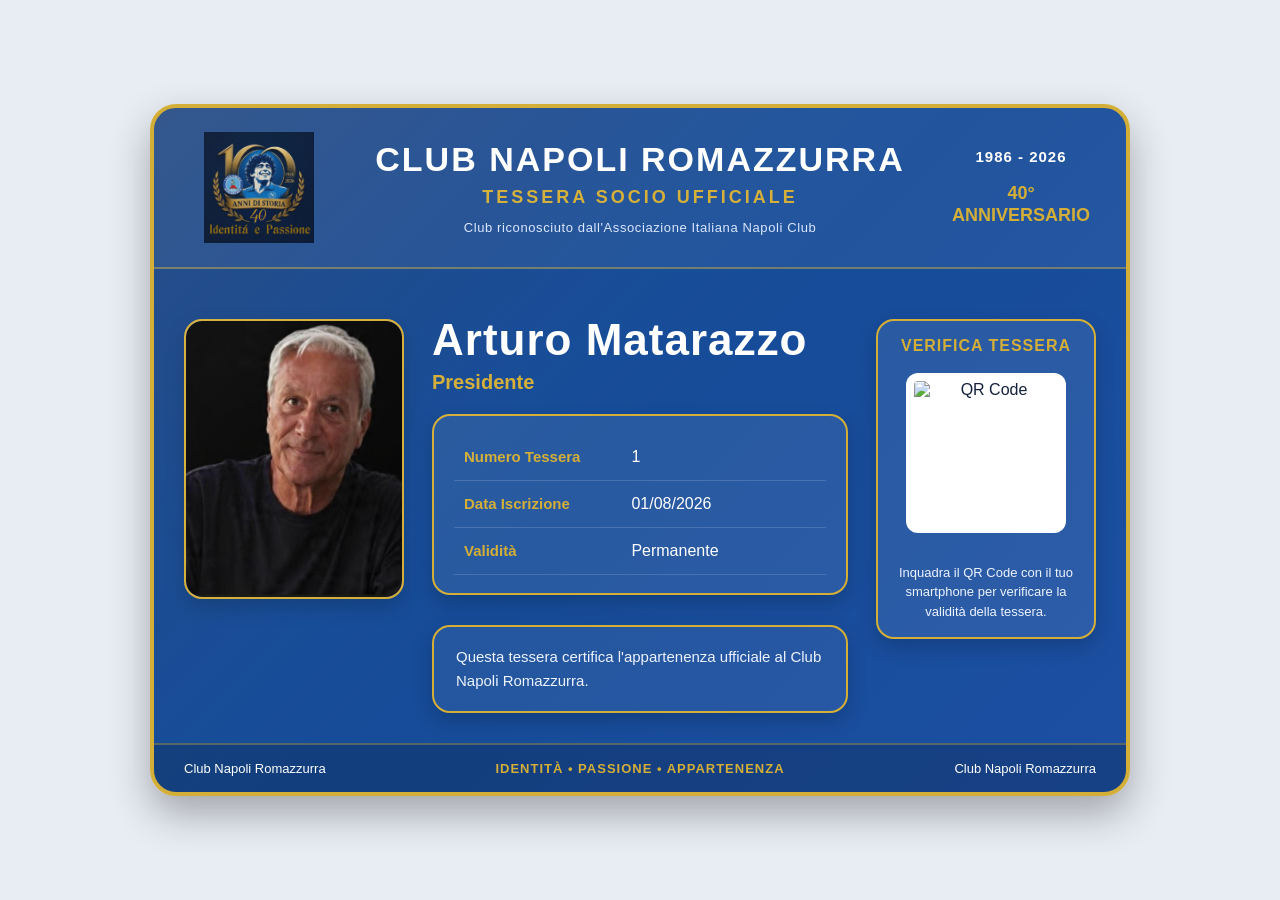
==== tessera.html @ 872a3677 "Update tessera.html" ====
<!DOCTYPE html>
<html lang="it">

<head>

<meta charset="UTF-8">

<meta name="viewport"
      content="width=device-width, initial-scale=1.0">

<title>Club Napoli Romazzurra - Tessera Socio</title>

<link rel="stylesheet"
      href="card.css">

<meta name="theme-color"
      content="#0b2d5c">

<meta name="color-scheme"
      content="light">

</head>

<body>

<div class="page">

<div class="card">

<!-- ===================================================== -->
<!-- HEADER                                                 -->
<!-- ===================================================== -->

<header class="header">

<div class="header-left">

<img
src="logo40.jpeg"
alt="Logo 40° anniversario"
class="logo40">

</div>

<div class="header-center">

<h1>

CLUB NAPOLI
ROMAZZURRA

</h1>

<h2>

TESSERA SOCIO
UFFICIALE

</h2>

<p class="subtitle">

Club riconosciuto
dall'Associazione Italiana
Napoli Club

</p>

</div>

<div class="header-right">

<div class="anno">

1986 - 2026

</div>

<div class="celebra">

40°

ANNIVERSARIO

</div>

</div>

</header>

<!-- ===================================================== -->
<!-- CONTENUTO                                              -->
<!-- ===================================================== -->

<section class="content">
  <!-- ===================================================== -->
<!-- FOTO SOCIO                                             -->
<!-- ===================================================== -->

<div class="photo-column">

<div class="photo-frame">

<img
id="foto"
class="foto"
src=""
alt="Foto del socio">

</div>



</div>

<!-- ===================================================== -->
<!-- DATI SOCIO                                             -->
<!-- ===================================================== -->

<div class="info-column">

<div class="member-name">

<h3
id="nome">

</h3>

<p
id="qualifica"
class="qualifica">

</p>

</div>

<div class="member-data">

<table class="data-table">

<tbody>

<tr>

<th>

Numero Tessera

</th>

<td id="numero">

</td>

</tr>

<tr>

<th>

Data Iscrizione

</th>

<td id="iscrizione">

</td>

</tr>

<tr>

<th>

Validità

</th>

<td id="validita">

</td>

</tr>

</tbody>

</table>

</div>

<div class="member-message">

<p>

Questa tessera certifica
l'appartenenza ufficiale al
Club Napoli Romazzurra.

</p>

</div>

</div>
<!-- ===================================================== -->
<!-- COLONNA DESTRA                                         -->
<!-- ===================================================== -->

<div class="right-column">

    <div class="qr-card">

        <div class="qr-title">

            VERIFICA
            TESSERA

        </div>

        <img
            id="qr"
            class="qr-image"
            src=""
            alt="QR Code">

        <div class="qr-text">

            Inquadra il QR Code
            con il tuo smartphone
            per verificare la validità
            della tessera.

        </div>

    </div>

</div>

</section>

<!-- ===================================================== -->
<!-- FOOTER                                                 -->
<!-- ===================================================== -->

<footer class="footer">

    <div class="footer-left">

        Club Napoli Romazzurra

    </div>

    <div class="footer-center">

        IDENTITÀ • PASSIONE • APPARTENENZA

    </div>

    <div class="footer-right">

       Club Napoli Romazzurra

    </div>

</footer>

</div>

</div>
<script>

fetch("soci.json")

.then(response => {

    if (!response.ok) {

        throw new Error("Errore nel caricamento dei soci");

    }

    return response.json();

})

.then(soci => {

    const params = new URLSearchParams(window.location.search);

    const id = params.get("id") || "CNR-260001";

    const socio = soci.find(s => s.id === id);

    if (!socio) {

        document.body.innerHTML = `
            <div style="
                font-family:Arial;
                text-align:center;
                margin-top:80px;">
                <h1>Tessera non trovata</h1>
                <p>Il codice richiesto non esiste.</p>
            </div>`;

        return;

    }

    document.getElementById("nome").textContent =
        socio.nome + " " + socio.cognome;

    document.getElementById("qualifica").textContent =
        socio.qualifica;

    document.getElementById("numero").textContent =
        socio.numero;

    document.getElementById("iscrizione").textContent =
        socio.iscrizione;

    document.getElementById("validita").textContent =
        socio.validita;

    document.getElementById("foto").src =
        socio.foto;

    document.getElementById("foto").alt =
        socio.nome + " " + socio.cognome;

    const urlVerifica =
        "https://giannicaggiano-dotcom.github.io/clubnapoliromazzurra/verifica.html?id="
        + encodeURIComponent(id);

    document.getElementById("qr").src =
        "https://api.qrserver.com/v1/create-qr-code/?size=220x220&data="
        + encodeURIComponent(urlVerifica);

})

.catch(error => {

    console.error(error);

    document.body.innerHTML = `
        <div style="
            font-family:Arial;
            text-align:center;
            margin-top:80px;">
            <h1>Errore</h1>
            <p>Impossibile caricare i dati della tessera.</p>
        </div>`;

});

      /* ===== Ridimensionamento automatico tessera ===== */

function scalaTessera() {

    const card = document.querySelector(".card");
    const page = document.querySelector(".page");

    if (!card || !page) return;

    // ripristina la scala
    card.style.transform = "scale(1)";

    const cardWidth = 980;
    const margin = 20;

    const available = window.innerWidth - margin * 2;

    const scale = Math.min(1, available / cardWidth);

    card.style.transformOrigin = "top center";
    card.style.transform = `scale(${scale})`;

    page.style.height = `${560 * scale + 40}px`;

}

window.addEventListener("load", scalaTessera);
window.addEventListener("resize", scalaTessera);
      
</script>

</body>

</html>
---- card.css ----
/* =======================================================
   CLUB NAPOLI ROMAZZURRA
   CARD.CSS
   BLOCCO 1
======================================================= */

*{
    margin:0;
    padding:0;
    box-sizing:border-box;
}

html,
body{

    width:100%;
    min-height:100%;
    font-family:Arial, Helvetica, sans-serif;

    background:#e8edf4;

    color:#14213d;

}

/* =======================================================
   PAGINA
======================================================= */

.page{

    width:100%;

    min-height:100vh;

    display:flex;

    justify-content:center;

    align-items:center;

    padding:40px;

}

/* =======================================================
   TESSERA
======================================================= */

.card{

    width:980px;

    min-height:560px;

    background:linear-gradient(
135deg,
#173f7d 0%,
#154b97 40%,
#1c4fa2 100%);

    border-radius:26px;

    overflow:hidden;

    box-shadow:
        0 18px 40px rgba(0,0,0,.30);

    border:4px solid #d4af37;

    position:relative;

}

/* =======================================================
   HEADER
======================================================= */

.header{

    display:flex;

    align-items:center;

    justify-content:space-between;

    padding:24px 30px;

    background:rgba(255,255,255,.05);

    border-bottom:2px solid rgba(212,175,55,.45);

}

/* ---------- */

.header-left{

    width:150px;

    display:flex;

    justify-content:center;

}

/* ---------- */

.logo40{

    width:110px;

    height:auto;

}

/* ---------- */

.header-center{

    flex:1;

    text-align:center;

    color:white;

}

/* ---------- */

.header-center h1{

    font-size:34px;

    letter-spacing:2px;

    font-weight:700;

}

/* ---------- */

.header-center h2{

    margin-top:8px;

    color:#d4af37;

    font-size:18px;

    letter-spacing:3px;

}

/* ---------- */

.subtitle{

    margin-top:12px;

    font-size:13px;

    color:#dbe7ff;

    letter-spacing:.6px;

}

/* ---------- */

.header-right{

    width:150px;

    display:flex;

    flex-direction:column;

    align-items:center;

    justify-content:center;

    color:white;

}

/* ---------- */

.anno{

    font-size:15px;

    font-weight:bold;

    letter-spacing:1px;

    margin-bottom:8px;

}

/* ---------- */

.celebra{

    margin-top:10px;

    text-align:center;

    color:#d4af37;

    font-size:18px;

    line-height:1.2;

    font-weight:bold;

}
/* =======================================================
   CONTENUTO
======================================================= */

.content{

    display:flex;
    align-items:flex-start;
    justify-content:space-between;

    gap:28px;

    padding:30px;

    width:100%;

}

/* =======================================================
   FOTO
======================================================= */

.photo-column{

   width:220px;

    display:flex;

    flex-direction:column;

    align-items:center;

    justify-content:flex-start;

    flex-shrink:0;

    padding-top:20px;

}

.photo-frame{

    width:220px;

    height:280px;

    background:#ffffff;

    border:2px solid #d4af37;

    border-radius:18px;

    overflow:hidden;

    display:flex;

    align-items:center;

    justify-content:center;

    box-shadow:0 8px 20px rgba(0,0,0,.18);

}

.foto{

    width:100%;

    height:100%;

    object-fit:cover;

}

.member-status{

    margin-top:22px;

    width:220px;

    background:#d4af37;

    color:#0a2e63;

    border-radius:12px;

    text-align:center;

    padding:10px;

}

.status-label{

    display:block;

    font-size:12px;

    font-weight:bold;

    letter-spacing:2px;

}

.status-value{

    display:block;

    margin-top:5px;

    font-size:20px;

    font-weight:bold;

}

/* =======================================================
   DATI SOCIO
======================================================= */

.info-column{

    flex:1;

    color:white;

    padding-top:18px;

}

.member-name{

    margin-bottom:20px;

}

.member-name h3{

    font-size:44px;

    line-height:1.05;

    margin-bottom:8px;

    color:white;

    letter-spacing:1px;

}

.qualifica{

    margin-top:6px;

    font-size:20px;

    color:#d4af37;

    font-weight:bold;

}

.member-data{

    background:rgba(255,255,255,.08);

    border:2px solid #d4af37;

    border-radius:18px;

    padding:18px 20px;

    box-shadow:0 8px 20px rgba(0,0,0,.18);
}

.data-table{

    width:100%;

    border-collapse:collapse;

}

.data-table th{

    text-align:left;

    padding:14px 10px;

    width:45%;

    color:#d4af37;

    font-size:15px;

    border-bottom:1px solid rgba(255,255,255,.15);

}

.data-table td{

    padding:14px 10px;

    color:white;

    font-size:16px;

    border-bottom:1px solid rgba(255,255,255,.15);

}

.member-message{

    margin-top:30px;

    padding:18px 22px;

    background:rgba(255,255,255,.06);

    border:2px solid #d4af37;

    border-radius:18px;

    box-shadow:0 8px 20px rgba(0,0,0,.18);
   
}

.member-message p{

    color:#edf3ff;

    line-height:1.6;

    font-size:15px;

}
/* =======================================================
   COLONNA DESTRA
======================================================= */

.right-column{

   width:220px;

    display:flex;

    flex-direction:column;

    align-items:center;

    justify-content:flex-start;

    flex-shrink:0;

    padding-top:20px;

}

.club-logo{

    width:100%;

    display:flex;

    justify-content:center;

}

.club-logo-image{

    width:120px;

    height:auto;

    border-radius:50%;

    background:white;

    padding:10px;

    border:3px solid #d4af37;

    box-shadow:0 6px 18px rgba(0,0,0,.25);

}

/* =======================================================
   QR CODE
======================================================= */

.qr-card{

width:220px;

    min-height:280px;

    background:rgba(255,255,255,.08);

    border:2px solid #d4af37;

    border-radius:18px;

    padding:16px;

    display:flex;

    flex-direction:column;

    align-items:center;

    justify-content:flex-start;

    text-align:center;

    box-shadow:0 8px 20px rgba(0,0,0,.18);

}

.qr-title{

    color:#d4af37;

    font-size:16px;

    font-weight:bold;

    margin-bottom:6px;

    letter-spacing:1px;

}

.qr-image{

    width:160px;

    height:160px;

    background:#fff;

    padding:8px;

    border-radius:12px;

    display:block;

    margin:12px auto 16px;

}

.qr-text{

    margin-top:14px;

    font-size:13px;

    color:#edf3ff;

    line-height:1.5;

}

/* =======================================================
   FOOTER
======================================================= */

.footer{

    display:flex;

    justify-content:space-between;

    align-items:center;

    padding:16px 30px;

    background:rgba(0,0,0,.18);

    border-top:2px solid rgba(212,175,55,.35);

    color:white;

    font-size:13px;

}

.footer-left,
.footer-center,
.footer-right{

    flex:1;

}

.footer-left{

    text-align:left;

}

.footer-center{

    text-align:center;

    color:#d4af37;

    font-weight:bold;

    letter-spacing:1px;

}

.footer-right{

    text-align:right;

}

/* =======================================================
   EFFETTO LUCIDO
======================================================= */

.card::before{

    content:"";

    position:absolute;

    inset:0;

    background:linear-gradient(
        135deg,
        rgba(255,255,255,.08) 0%,
        rgba(255,255,255,.03) 25%,
        rgba(255,255,255,0) 50%
    );

    pointer-events:none;

}

/* =======================================================
   RESPONSIVE
======================================================= */

@media (max-width:980px){

.page{

    padding:15px;

}

.card{

    width:100%;

}

.content{

    flex-direction:column;

    align-items:center;

}

.photo-column,
.info-column,
.right-column{

    width:100%;

}

.photo-column{

    margin-bottom:20px;

}

.member-name{

    text-align:center;

}

.member-data{

    margin-bottom:25px;

}

.right-column{

    gap:25px;

}

.footer{

    flex-direction:column;

    gap:10px;

    text-align:center;

}

.footer-left,
.footer-center,
.footer-right{

    text-align:center;

}

}
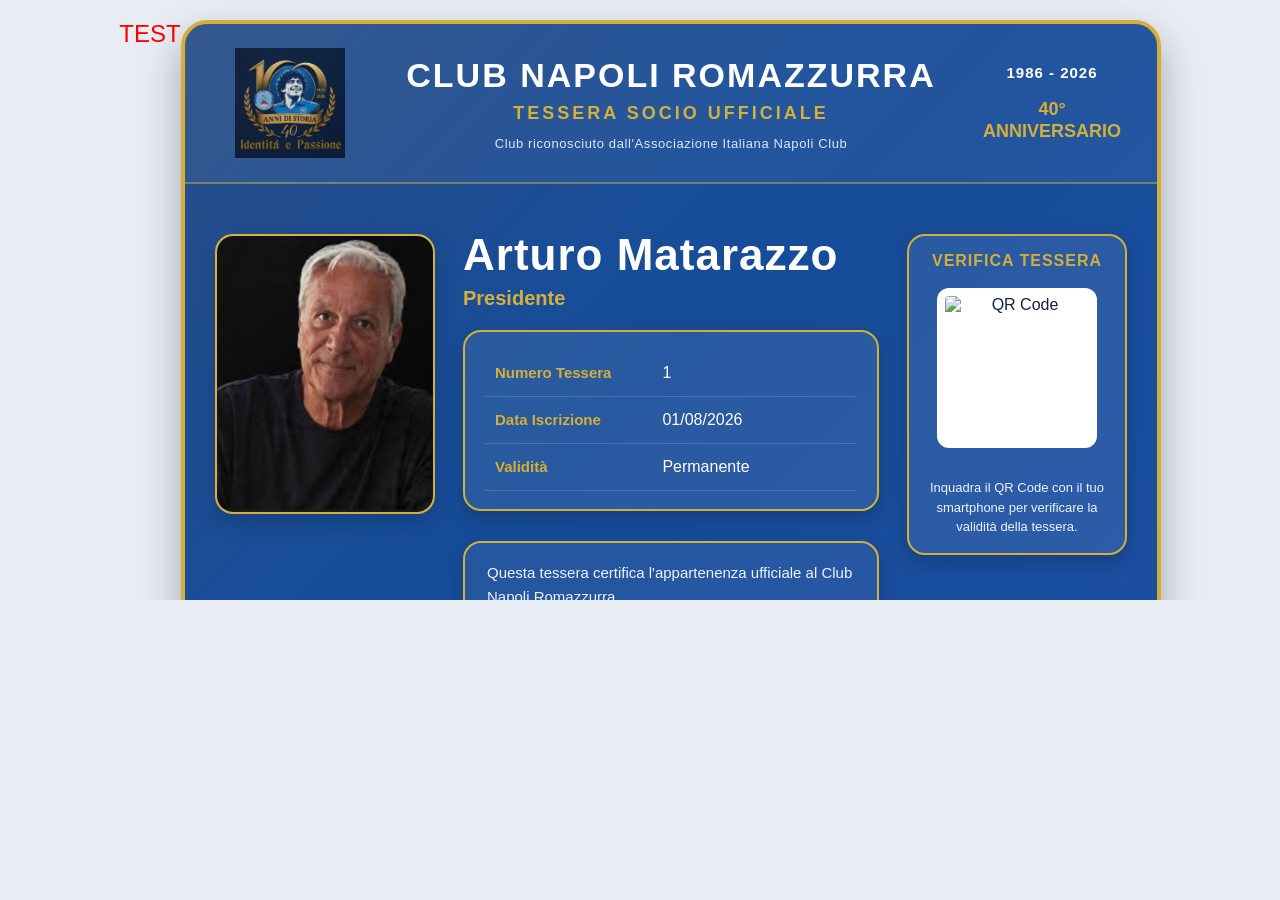
==== commit 07c34f2e: "Update tessera.html" ====
--- a/tessera.html
+++ b/tessera.html
@@ -24,6 +24,8 @@
 <body>
 
 <div class="page">
+
+      <p style="color:red;font-size:24px">TEST</p>
 
 <div class="card">
 
--- a/card.css
+++ b/card.css
@@ -30,16 +30,11 @@
 .page{
 
     width:100%;
-
-    min-height:100vh;
-
-    display:flex;
-
+    display:flex;
     justify-content:center;
-
-    align-items:center;
-
-    padding:40px;
+    align-items:flex-start;
+    padding:20px;
+    overflow:hidden;
 
 }
 
@@ -69,6 +64,9 @@
     border:4px solid #d4af37;
 
     position:relative;
+
+   transform-origin: top center;
+will-change: transform;
 
 }
 
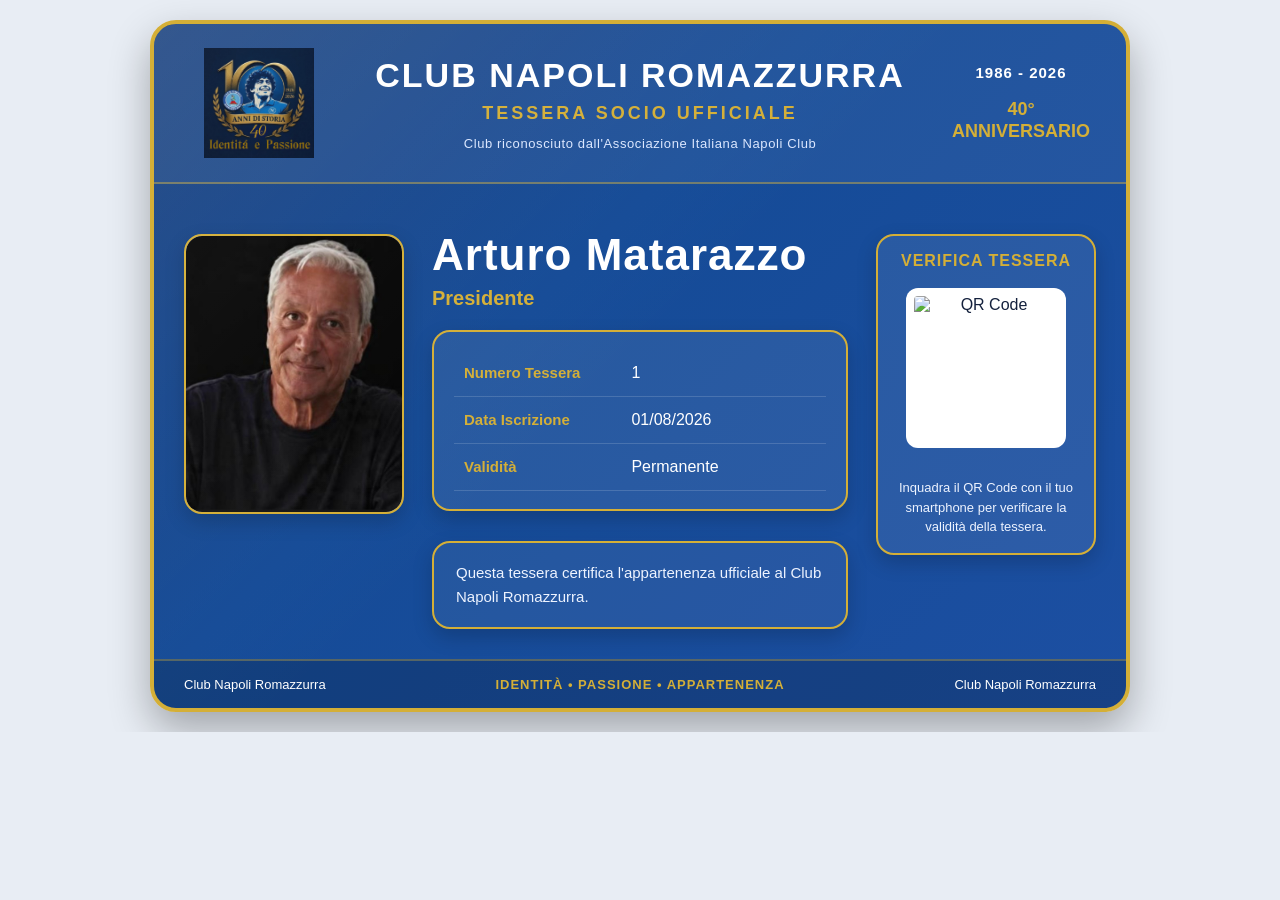
==== commit 69a4b727: "Update tessera.html" ====
--- a/tessera.html
+++ b/tessera.html
@@ -25,7 +25,6 @@
 
 <div class="page">
 
-      <p style="color:red;font-size:24px">TEST</p>
 
 <div class="card">
 
@@ -353,34 +352,7 @@
 
 });
 
-      /* ===== Ridimensionamento automatico tessera ===== */
-
-function scalaTessera() {
-
-    const card = document.querySelector(".card");
-    const page = document.querySelector(".page");
-
-    if (!card || !page) return;
-
-    // ripristina la scala
-    card.style.transform = "scale(1)";
-
-    const cardWidth = 980;
-    const margin = 20;
-
-    const available = window.innerWidth - margin * 2;
-
-    const scale = Math.min(1, available / cardWidth);
-
-    card.style.transformOrigin = "top center";
-    card.style.transform = `scale(${scale})`;
-
-    page.style.height = `${560 * scale + 40}px`;
-
-}
-
-window.addEventListener("load", scalaTessera);
-window.addEventListener("resize", scalaTessera);
+
       
 </script>
 
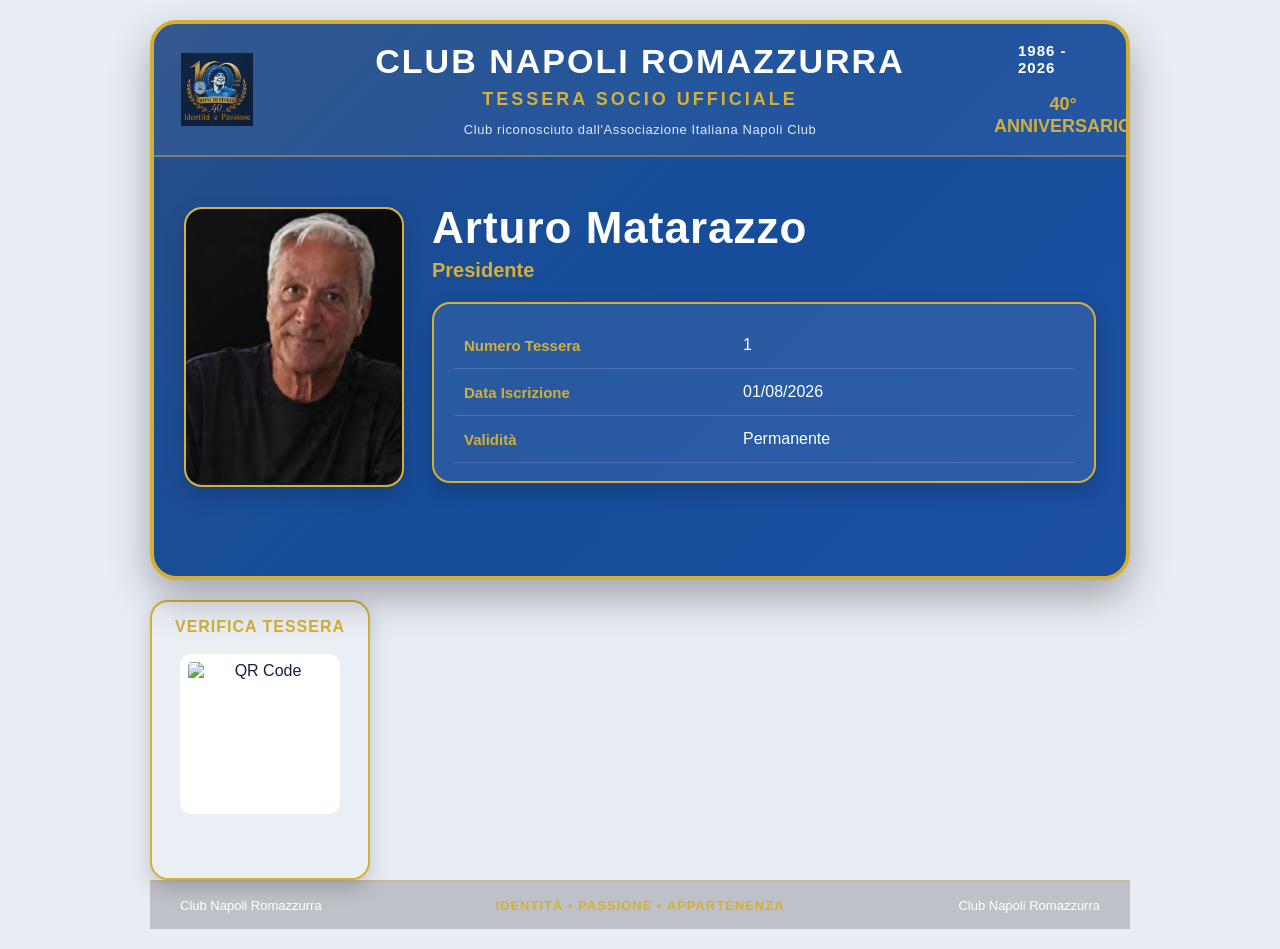
==== commit 23f96f28: "Update tessera.html" ====
--- a/tessera.html
+++ b/tessera.html
@@ -25,6 +25,7 @@
 
 <div class="page">
 
+      <div class="card-wrapper">
 
 <div class="card">
 
@@ -189,16 +190,6 @@
 
 </div>
 
-<div class="member-message">
-
-<p>
-
-Questa tessera certifica
-l'appartenenza ufficiale al
-Club Napoli Romazzurra.
-
-</p>
-
 </div>
 
 </div>
@@ -223,48 +214,41 @@
             src=""
             alt="QR Code">
 
-        <div class="qr-text">
-
-            Inquadra il QR Code
-            con il tuo smartphone
-            per verificare la validità
-            della tessera.
-
-        </div>
+            </div>
+
+</div>
+
+</section>
+
+<!-- ===================================================== -->
+<!-- FOOTER                                                 -->
+<!-- ===================================================== -->
+
+<footer class="footer">
+
+    <div class="footer-left">
+
+        Club Napoli Romazzurra
 
     </div>
 
-</div>
-
-</section>
-
-<!-- ===================================================== -->
-<!-- FOOTER                                                 -->
-<!-- ===================================================== -->
-
-<footer class="footer">
-
-    <div class="footer-left">
-
-        Club Napoli Romazzurra
+    <div class="footer-center">
+
+        IDENTITÀ • PASSIONE • APPARTENENZA
 
     </div>
 
-    <div class="footer-center">
-
-        IDENTITÀ • PASSIONE • APPARTENENZA
+    <div class="footer-right">
+
+       Club Napoli Romazzurra
 
     </div>
 
-    <div class="footer-right">
-
-       Club Napoli Romazzurra
-
-    </div>
-
 </footer>
 
 </div>
+
+            </div>
 
 </div>
 <script>
--- a/card.css
+++ b/card.css
@@ -76,37 +76,40 @@
 
 .header{
 
-    display:flex;
+  display:flex;
 
     align-items:center;
 
     justify-content:space-between;
 
-    padding:24px 30px;
+    padding:18px 18px;
+
+    gap:10px;
 
     background:rgba(255,255,255,.05);
 
     border-bottom:2px solid rgba(212,175,55,.45);
-
 }
 
 /* ---------- */
 
 .header-left{
 
-    width:150px;
+ width:90px;
 
     display:flex;
 
     justify-content:center;
 
+    flex-shrink:0;
+
 }
 
 /* ---------- */
 
 .logo40{
 
-    width:110px;
+    width:72px;
 
     height:auto;
 
@@ -168,7 +171,7 @@
 
 .header-right{
 
-    width:150px;
+   width:90px;
 
     display:flex;
 
@@ -179,6 +182,8 @@
     justify-content:center;
 
     color:white;
+
+    flex-shrink:0;
 
 }
 
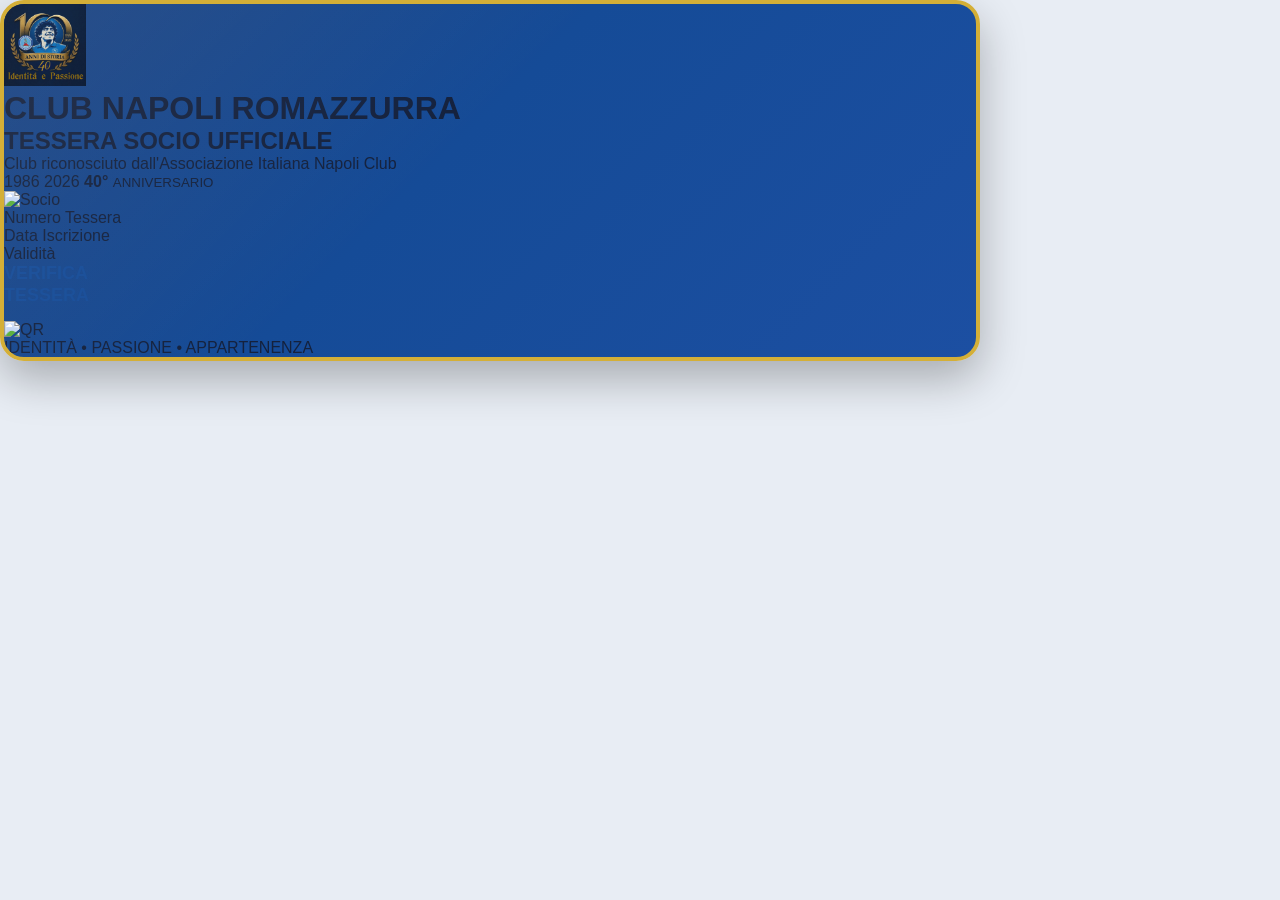
==== commit bed36108: "Nuova struttura tessera mobile - Blocco 1" ====
--- a/tessera.html
+++ b/tessera.html
@@ -4,341 +4,140 @@
 <head>
 
 <meta charset="UTF-8">
+<meta name="viewport" content="width=device-width, initial-scale=1">
 
-<meta name="viewport"
-      content="width=device-width, initial-scale=1.0">
+<title>Club Napoli Romazzurra</title>
 
-<title>Club Napoli Romazzurra - Tessera Socio</title>
+<link rel="stylesheet" href="card.css">
 
-<link rel="stylesheet"
-      href="card.css">
-
-<meta name="theme-color"
-      content="#0b2d5c">
-
-<meta name="color-scheme"
-      content="light">
+<meta name="theme-color" content="#0b2d5c">
 
 </head>
 
 <body>
 
-<div class="page">
-
-      <div class="card-wrapper">
-
 <div class="card">
 
-<!-- ===================================================== -->
-<!-- HEADER                                                 -->
-<!-- ===================================================== -->
+    <!-- HEADER -->
 
-<header class="header">
+    <header class="card-header">
 
-<div class="header-left">
+        <div class="logo-area">
 
-<img
-src="logo40.jpeg"
-alt="Logo 40° anniversario"
-class="logo40">
-
-</div>
-
-<div class="header-center">
-
-<h1>
-
-CLUB NAPOLI
-ROMAZZURRA
-
-</h1>
-
-<h2>
-
-TESSERA SOCIO
-UFFICIALE
-
-</h2>
-
-<p class="subtitle">
-
-Club riconosciuto
-dall'Associazione Italiana
-Napoli Club
-
-</p>
-
-</div>
-
-<div class="header-right">
-
-<div class="anno">
-
-1986 - 2026
-
-</div>
-
-<div class="celebra">
-
-40°
-
-ANNIVERSARIO
-
-</div>
-
-</div>
-
-</header>
-
-<!-- ===================================================== -->
-<!-- CONTENUTO                                              -->
-<!-- ===================================================== -->
-
-<section class="content">
-  <!-- ===================================================== -->
-<!-- FOTO SOCIO                                             -->
-<!-- ===================================================== -->
-
-<div class="photo-column">
-
-<div class="photo-frame">
-
-<img
-id="foto"
-class="foto"
-src=""
-alt="Foto del socio">
-
-</div>
-
-
-
-</div>
-
-<!-- ===================================================== -->
-<!-- DATI SOCIO                                             -->
-<!-- ===================================================== -->
-
-<div class="info-column">
-
-<div class="member-name">
-
-<h3
-id="nome">
-
-</h3>
-
-<p
-id="qualifica"
-class="qualifica">
-
-</p>
-
-</div>
-
-<div class="member-data">
-
-<table class="data-table">
-
-<tbody>
-
-<tr>
-
-<th>
-
-Numero Tessera
-
-</th>
-
-<td id="numero">
-
-</td>
-
-</tr>
-
-<tr>
-
-<th>
-
-Data Iscrizione
-
-</th>
-
-<td id="iscrizione">
-
-</td>
-
-</tr>
-
-<tr>
-
-<th>
-
-Validità
-
-</th>
-
-<td id="validita">
-
-</td>
-
-</tr>
-
-</tbody>
-
-</table>
-
-</div>
-
-</div>
-
-</div>
-<!-- ===================================================== -->
-<!-- COLONNA DESTRA                                         -->
-<!-- ===================================================== -->
-
-<div class="right-column">
-
-    <div class="qr-card">
-
-        <div class="qr-title">
-
-            VERIFICA
-            TESSERA
+            <img src="logo40.jpeg"
+                 class="logo40"
+                 alt="40° anniversario">
 
         </div>
 
-        <img
-            id="qr"
-            class="qr-image"
-            src=""
-            alt="QR Code">
+        <div class="title-area">
+
+            <h1>CLUB NAPOLI ROMAZZURRA</h1>
+
+            <h2>TESSERA SOCIO UFFICIALE</h2>
+
+            <p>
+                Club riconosciuto dall'Associazione Italiana Napoli Club
+            </p>
+
+        </div>
+
+        <div class="anniversary">
+
+            <span>1986</span>
+
+            <span>2026</span>
+
+            <strong>40°</strong>
+
+            <small>ANNIVERSARIO</small>
+
+        </div>
+
+    </header>
+
+    <!-- CONTENUTO -->
+
+    <main class="member">
+
+        <!-- FOTO -->
+
+        <section class="photo-box">
+
+            <img
+                id="foto"
+                class="photo"
+                src=""
+                alt="Socio">
+
+        </section>
+
+        <!-- DATI -->
+
+        <section class="info-box">
+
+            <h3 id="nome"></h3>
+
+            <div
+                id="qualifica"
+                class="role">
+            </div>
+
+            <div class="row">
+
+                <label>Numero Tessera</label>
+
+                <span id="numero"></span>
 
             </div>
 
-</div>
+            <div class="row">
 
-</section>
+                <label>Data Iscrizione</label>
 
-<!-- ===================================================== -->
-<!-- FOOTER                                                 -->
-<!-- ===================================================== -->
+                <span id="iscrizione"></span>
 
-<footer class="footer">
+            </div>
 
-    <div class="footer-left">
+            <div class="row">
 
-        Club Napoli Romazzurra
+                <label>Validità</label>
 
-    </div>
+                <span id="validita"></span>
 
-    <div class="footer-center">
+            </div>
+
+        </section>
+
+        <!-- QR -->
+
+        <section class="qr-box">
+
+            <div class="qr-title">
+
+                VERIFICA<br>TESSERA
+
+            </div>
+
+            <img
+                id="qr"
+                class="qr"
+                src=""
+                alt="QR">
+
+        </section>
+
+    </main>
+
+    <!-- FOOTER -->
+
+    <footer>
 
         IDENTITÀ • PASSIONE • APPARTENENZA
 
-    </div>
-
-    <div class="footer-right">
-
-       Club Napoli Romazzurra
-
-    </div>
-
-</footer>
+    </footer>
 
 </div>
-
-            </div>
-
-</div>
-<script>
-
-fetch("soci.json")
-
-.then(response => {
-
-    if (!response.ok) {
-
-        throw new Error("Errore nel caricamento dei soci");
-
-    }
-
-    return response.json();
-
-})
-
-.then(soci => {
-
-    const params = new URLSearchParams(window.location.search);
-
-    const id = params.get("id") || "CNR-260001";
-
-    const socio = soci.find(s => s.id === id);
-
-    if (!socio) {
-
-        document.body.innerHTML = `
-            <div style="
-                font-family:Arial;
-                text-align:center;
-                margin-top:80px;">
-                <h1>Tessera non trovata</h1>
-                <p>Il codice richiesto non esiste.</p>
-            </div>`;
-
-        return;
-
-    }
-
-    document.getElementById("nome").textContent =
-        socio.nome + " " + socio.cognome;
-
-    document.getElementById("qualifica").textContent =
-        socio.qualifica;
-
-    document.getElementById("numero").textContent =
-        socio.numero;
-
-    document.getElementById("iscrizione").textContent =
-        socio.iscrizione;
-
-    document.getElementById("validita").textContent =
-        socio.validita;
-
-    document.getElementById("foto").src =
-        socio.foto;
-
-    document.getElementById("foto").alt =
-        socio.nome + " " + socio.cognome;
-
-    const urlVerifica =
-        "https://giannicaggiano-dotcom.github.io/clubnapoliromazzurra/verifica.html?id="
-        + encodeURIComponent(id);
-
-    document.getElementById("qr").src =
-        "https://api.qrserver.com/v1/create-qr-code/?size=220x220&data="
-        + encodeURIComponent(urlVerifica);
-
-})
-
-.catch(error => {
-
-    console.error(error);
-
-    document.body.innerHTML = `
-        <div style="
-            font-family:Arial;
-            text-align:center;
-            margin-top:80px;">
-            <h1>Errore</h1>
-            <p>Impossibile caricare i dati della tessera.</p>
-        </div>`;
-
-});
-
-
-      
-</script>
 
 </body>
 
--- a/card.css
+++ b/card.css
@@ -1,8 +1,8 @@
-/* =======================================================
+/* ==========================================================
    CLUB NAPOLI ROMAZZURRA
-   CARD.CSS
-   BLOCCO 1
-======================================================= */
+   CARD.CSS 2.0
+   PARTE 1
+========================================================== */
 
 *{
     margin:0;
@@ -12,727 +12,523 @@
 
 html,
 body{
-
     width:100%;
     min-height:100%;
-    font-family:Arial, Helvetica, sans-serif;
-
+    font-family:Arial,Helvetica,sans-serif;
     background:#e8edf4;
-
     color:#14213d;
-
-}
-
-/* =======================================================
-   PAGINA
-======================================================= */
+}
 
 .page{
-
     width:100%;
+    min-height:100vh;
     display:flex;
     justify-content:center;
     align-items:flex-start;
-    padding:20px;
-    overflow:hidden;
-
-}
-
-/* =======================================================
-   TESSERA
-======================================================= */
+    padding:24px;
+}
 
 .card{
-
     width:980px;
-
-    min-height:560px;
-
-    background:linear-gradient(
-135deg,
-#173f7d 0%,
-#154b97 40%,
-#1c4fa2 100%);
-
-    border-radius:26px;
-
-    overflow:hidden;
-
-    box-shadow:
-        0 18px 40px rgba(0,0,0,.30);
-
-    border:4px solid #d4af37;
-
-    position:relative;
-
-   transform-origin: top center;
-will-change: transform;
-
-}
-
-/* =======================================================
-   HEADER
-======================================================= */
-
-.header{
-
-  display:flex;
-
-    align-items:center;
-
-    justify-content:space-between;
-
-    padding:18px 18px;
-
-    gap:10px;
-
-    background:rgba(255,255,255,.05);
-
-    border-bottom:2px solid rgba(212,175,55,.45);
-}
-
-/* ---------- */
-
-.header-left{
-
- width:90px;
-
-    display:flex;
-
-    justify-content:center;
-
-    flex-shrink:0;
-
-}
-
-/* ---------- */
-
-.logo40{
-
-    width:72px;
-
-    height:auto;
-
-}
-
-/* ---------- */
-
-.header-center{
-
-    flex:1;
-
-    text-align:center;
-
-    color:white;
-
-}
-
-/* ---------- */
-
-.header-center h1{
-
-    font-size:34px;
-
-    letter-spacing:2px;
-
-    font-weight:700;
-
-}
-
-/* ---------- */
-
-.header-center h2{
-
-    margin-top:8px;
-
-    color:#d4af37;
-
-    font-size:18px;
-
-    letter-spacing:3px;
-
-}
-
-/* ---------- */
-
-.subtitle{
-
-    margin-top:12px;
-
-    font-size:13px;
-
-    color:#dbe7ff;
-
-    letter-spacing:.6px;
-
-}
-
-/* ---------- */
-
-.header-right{
-
-   width:90px;
-
-    display:flex;
-
-    flex-direction:column;
-
-    align-items:center;
-
-    justify-content:center;
-
-    color:white;
-
-    flex-shrink:0;
-
-}
-
-/* ---------- */
-
-.anno{
-
-    font-size:15px;
-
-    font-weight:bold;
-
-    letter-spacing:1px;
-
-    margin-bottom:8px;
-
-}
-
-/* ---------- */
-
-.celebra{
-
-    margin-top:10px;
-
-    text-align:center;
-
-    color:#d4af37;
-
-    font-size:18px;
-
-    line-height:1.2;
-
-    font-weight:bold;
-
-}
-/* =======================================================
-   CONTENUTO
-======================================================= */
-
-.content{
-
-    display:flex;
-    align-items:flex-start;
-    justify-content:space-between;
-
-    gap:28px;
-
-    padding:30px;
-
-    width:100%;
-
-}
-
-/* =======================================================
-   FOTO
-======================================================= */
-
-.photo-column{
-
-   width:220px;
-
-    display:flex;
-
-    flex-direction:column;
-
-    align-items:center;
-
-    justify-content:flex-start;
-
-    flex-shrink:0;
-
-    padding-top:20px;
-
-}
-
-.photo-frame{
-
-    width:220px;
-
-    height:280px;
-
-    background:#ffffff;
-
-    border:2px solid #d4af37;
-
-    border-radius:18px;
-
-    overflow:hidden;
-
-    display:flex;
-
-    align-items:center;
-
-    justify-content:center;
-
-    box-shadow:0 8px 20px rgba(0,0,0,.18);
-
-}
-
-.foto{
-
-    width:100%;
-
-    height:100%;
-
-    object-fit:cover;
-
-}
-
-.member-status{
-
-    margin-top:22px;
-
-    width:220px;
-
-    background:#d4af37;
-
-    color:#0a2e63;
-
-    border-radius:12px;
-
-    text-align:center;
-
-    padding:10px;
-
-}
-
-.status-label{
-
-    display:block;
-
-    font-size:12px;
-
-    font-weight:bold;
-
-    letter-spacing:2px;
-
-}
-
-.status-value{
-
-    display:block;
-
-    margin-top:5px;
-
-    font-size:20px;
-
-    font-weight:bold;
-
-}
-
-/* =======================================================
-   DATI SOCIO
-======================================================= */
-
-.info-column{
-
-    flex:1;
-
-    color:white;
-
-    padding-top:18px;
-
-}
-
-.member-name{
-
-    margin-bottom:20px;
-
-}
-
-.member-name h3{
-
-    font-size:44px;
-
-    line-height:1.05;
-
-    margin-bottom:8px;
-
-    color:white;
-
-    letter-spacing:1px;
-
-}
-
-.qualifica{
-
-    margin-top:6px;
-
-    font-size:20px;
-
-    color:#d4af37;
-
-    font-weight:bold;
-
-}
-
-.member-data{
-
-    background:rgba(255,255,255,.08);
-
-    border:2px solid #d4af37;
-
-    border-radius:18px;
-
-    padding:18px 20px;
-
-    box-shadow:0 8px 20px rgba(0,0,0,.18);
-}
-
-.data-table{
-
-    width:100%;
-
-    border-collapse:collapse;
-
-}
-
-.data-table th{
-
-    text-align:left;
-
-    padding:14px 10px;
-
-    width:45%;
-
-    color:#d4af37;
-
-    font-size:15px;
-
-    border-bottom:1px solid rgba(255,255,255,.15);
-
-}
-
-.data-table td{
-
-    padding:14px 10px;
-
-    color:white;
-
-    font-size:16px;
-
-    border-bottom:1px solid rgba(255,255,255,.15);
-
-}
-
-.member-message{
-
-    margin-top:30px;
-
-    padding:18px 22px;
-
-    background:rgba(255,255,255,.06);
-
-    border:2px solid #d4af37;
-
-    border-radius:18px;
-
-    box-shadow:0 8px 20px rgba(0,0,0,.18);
-   
-}
-
-.member-message p{
-
-    color:#edf3ff;
-
-    line-height:1.6;
-
-    font-size:15px;
-
-}
-/* =======================================================
-   COLONNA DESTRA
-======================================================= */
-
-.right-column{
-
-   width:220px;
-
-    display:flex;
-
-    flex-direction:column;
-
-    align-items:center;
-
-    justify-content:flex-start;
-
-    flex-shrink:0;
-
-    padding-top:20px;
-
-}
-
-.club-logo{
-
-    width:100%;
-
-    display:flex;
-
-    justify-content:center;
-
-}
-
-.club-logo-image{
-
-    width:120px;
-
-    height:auto;
-
-    border-radius:50%;
-
-    background:white;
-
-    padding:10px;
-
-    border:3px solid #d4af37;
-
-    box-shadow:0 6px 18px rgba(0,0,0,.25);
-
-}
-
-/* =======================================================
-   QR CODE
-======================================================= */
-
-.qr-card{
-
-width:220px;
-
-    min-height:280px;
-
-    background:rgba(255,255,255,.08);
-
-    border:2px solid #d4af37;
-
-    border-radius:18px;
-
-    padding:16px;
-
-    display:flex;
-
-    flex-direction:column;
-
-    align-items:center;
-
-    justify-content:flex-start;
-
-    text-align:center;
-
-    box-shadow:0 8px 20px rgba(0,0,0,.18);
-
-}
-
-.qr-title{
-
-    color:#d4af37;
-
-    font-size:16px;
-
-    font-weight:bold;
-
-    margin-bottom:6px;
-
-    letter-spacing:1px;
-
-}
-
-.qr-image{
-
-    width:160px;
-
-    height:160px;
-
-    background:#fff;
-
-    padding:8px;
-
-    border-radius:12px;
-
-    display:block;
-
-    margin:12px auto 16px;
-
-}
-
-.qr-text{
-
-    margin-top:14px;
-
-    font-size:13px;
-
-    color:#edf3ff;
-
-    line-height:1.5;
-
-}
-
-/* =======================================================
-   FOOTER
-======================================================= */
-
-.footer{
-
-    display:flex;
-
-    justify-content:space-between;
-
-    align-items:center;
-
-    padding:16px 30px;
-
-    background:rgba(0,0,0,.18);
-
-    border-top:2px solid rgba(212,175,55,.35);
-
-    color:white;
-
-    font-size:13px;
-
-}
-
-.footer-left,
-.footer-center,
-.footer-right{
-
-    flex:1;
-
-}
-
-.footer-left{
-
-    text-align:left;
-
-}
-
-.footer-center{
-
-    text-align:center;
-
-    color:#d4af37;
-
-    font-weight:bold;
-
-    letter-spacing:1px;
-
-}
-
-.footer-right{
-
-    text-align:right;
-
-}
-
-/* =======================================================
-   EFFETTO LUCIDO
-======================================================= */
-
-.card::before{
-
-    content:"";
-
-    position:absolute;
-
-    inset:0;
-
     background:linear-gradient(
         135deg,
-        rgba(255,255,255,.08) 0%,
-        rgba(255,255,255,.03) 25%,
-        rgba(255,255,255,0) 50%
-    );
-
+        #173f7d 0%,
+        #154b97 45%,
+        #1c4fa2 100%);
+    border:4px solid #d4af37;
+    border-radius:24px;
+    overflow:hidden;
+    box-shadow:0 18px 45px rgba(0,0,0,.28);
+    position:relative;
+}
+
+.card::before{
+    content:"";
+    position:absolute;
+    inset:0;
     pointer-events:none;
-
-}
-
-/* =======================================================
-   RESPONSIVE
-======================================================= */
-
-@media (max-width:980px){
-
-.page{
-
-    padding:15px;
-
-}
-
-.card{
+    background:linear-gradient(
+        135deg,
+        rgba(255,255,255,.08),
+        rgba(255,255,255,0) 45%);
+}
+
+/* ==========================================================
+   HEADER
+========================================================== */
+
+.header{
+
+    display:grid;
+
+    grid-template-columns:120px 1fr 120px;
+
+    align-items:center;
+
+    gap:18px;
+
+    padding:22px 26px;
+
+    background:rgba(255,255,255,.05);
+
+    border-bottom:2px solid rgba(212,175,55,.45);
+
+}
+
+.header-left{
+
+    display:flex;
+
+    justify-content:center;
+
+    align-items:center;
+
+}
+
+.logo40{
+
+    width:82px;
+
+    height:auto;
+
+}
+
+.header-center{
+
+    text-align:center;
+
+    color:#fff;
+
+}
+
+.header-center h1{
+
+    font-size:34px;
+
+    line-height:1.05;
+
+    letter-spacing:2px;
+
+    font-weight:700;
+
+}
+
+.header-center h2{
+
+    margin-top:8px;
+
+    color:#d4af37;
+
+    font-size:18px;
+
+    letter-spacing:2px;
+
+}
+
+.subtitle{
+
+    margin-top:10px;
+
+    font-size:12px;
+
+    color:#dbe7ff;
+
+}
+
+.header-right{
+
+    display:flex;
+
+    flex-direction:column;
+
+    align-items:center;
+
+    justify-content:center;
+
+    color:#fff;
+
+}
+
+.anno{
+
+    font-size:15px;
+
+    font-weight:bold;
+
+    margin-bottom:8px;
+
+}
+
+.celebra{
+
+    color:#d4af37;
+
+    font-size:18px;
+
+    line-height:1.15;
+
+    font-weight:bold;
+
+}
+
+/* ==========================================================
+   CONTENUTO
+========================================================== */
+
+.content{
+
+    display:grid;
+
+    grid-template-columns:220px 1fr 210px;
+
+    gap:28px;
+
+    padding:28px;
+
+    align-items:start;
+
+}
+
+/* ==========================================================
+   FOTO SOCIO
+========================================================== */
+
+.photo-column{
+
+    display:flex;
+
+    justify-content:center;
+
+    align-items:flex-start;
+
+}
+
+.photo-frame{
+
+    width:190px;
+
+    height:235px;
+
+    background:#fff;
+
+    border:4px solid #d4af37;
+
+    border-radius:18px;
+
+    padding:8px;
+
+    box-shadow:0 8px 18px rgba(0,0,0,.25);
+
+}
+
+.foto{
 
     width:100%;
 
-}
-
-.content{
+    height:100%;
+
+    object-fit:cover;
+
+    border-radius:12px;
+
+}
+
+/* ==========================================================
+   DATI SOCIO
+========================================================== */
+
+.info-column{
+
+    display:flex;
 
     flex-direction:column;
 
+    justify-content:flex-start;
+
+}
+
+.member-name{
+
+    text-align:center;
+
+    margin-bottom:22px;
+
+}
+
+.member-name h3{
+
+    color:#fff;
+
+    font-size:34px;
+
+    font-weight:700;
+
+    letter-spacing:1px;
+
+}
+
+.qualifica{
+
+    margin-top:8px;
+
+    color:#d4af37;
+
+    font-size:18px;
+
+    font-weight:700;
+
+}
+
+.member-data{
+
+    background:#ffffff;
+
+    border-radius:18px;
+
+    padding:18px;
+
+    box-shadow:0 8px 20px rgba(0,0,0,.18);
+
+}
+
+.data-table{
+
+    width:100%;
+
+    border-collapse:collapse;
+
+}
+
+.data-table th{
+
+    width:42%;
+
+    text-align:left;
+
+    padding:14px 10px;
+
+    color:#154b97;
+
+    font-size:15px;
+
+    border-bottom:1px solid #d9e3ef;
+
+}
+
+.data-table td{
+
+    padding:14px 10px;
+
+    color:#222;
+
+    font-size:16px;
+
+    font-weight:700;
+
+    border-bottom:1px solid #d9e3ef;
+
+}
+
+.data-table tr:last-child th,
+.data-table tr:last-child td{
+
+    border-bottom:none;
+
+}
+
+/* ==========================================================
+   QR
+========================================================== */
+
+.right-column{
+
+    display:flex;
+
+    justify-content:center;
+
+}
+
+.qr-card{
+
+    width:180px;
+
+    background:#ffffff;
+
+    border-radius:18px;
+
+    padding:16px;
+
+    text-align:center;
+
+    box-shadow:0 8px 20px rgba(0,0,0,.20);
+
+}
+
+.qr-title{
+
+    color:#154b97;
+
+    font-size:18px;
+
+    font-weight:bold;
+
+    margin-bottom:14px;
+
+    line-height:1.2;
+
+}
+
+.qr-image{
+
+    width:145px;
+
+    height:145px;
+
+    display:block;
+
+    margin:auto;
+
+}
+/* ==========================================================
+   FOOTER
+========================================================== */
+
+.footer{
+
+    display:grid;
+
+    grid-template-columns:1fr auto 1fr;
+
     align-items:center;
 
-}
-
-.photo-column,
-.info-column,
-.right-column{
-
-    width:100%;
-
-}
-
-.photo-column{
-
-    margin-bottom:20px;
-
-}
-
-.member-name{
+    gap:18px;
+
+    padding:16px 24px;
+
+    background:rgba(0,0,0,.18);
+
+    border-top:2px solid rgba(212,175,55,.45);
+
+    color:#fff;
+
+    font-size:14px;
+
+}
+
+.footer-left{
+
+    text-align:left;
+
+    font-weight:600;
+
+}
+
+.footer-center{
 
     text-align:center;
 
-}
-
-.member-data{
-
-    margin-bottom:25px;
-
-}
-
-.right-column{
-
-    gap:25px;
-
-}
-
-.footer{
-
-    flex-direction:column;
-
-    gap:10px;
-
-    text-align:center;
-
-}
-
-.footer-left,
-.footer-center,
+    color:#d4af37;
+
+    font-weight:700;
+
+    letter-spacing:1px;
+
+}
+
 .footer-right{
 
-    text-align:center;
-
-}
-
-}
+    text-align:right;
+
+    font-weight:600;
+
+}
+
+/* ==========================================================
+   TABLET
+========================================================== */
+
+@media (max-width:1100px){
+
+    .page{
+
+        padding:18px;
+
+        overflow-x:auto;
+
+    }
+
+    .card{
+
+        width:980px;
+
+        min-width:980px;
+
+    }
+
+}
+
+/* ==========================================================
+   SMARTPHONE
+========================================================== */
+
+@media (max-width:700px){
+
+    body{
+
+        background:#dfe6ef;
+
+    }
+
+    .page{
+
+        justify-content:flex-start;
+
+        align-items:flex-start;
+
+        overflow-x:auto;
+
+        padding:12px;
+
+    }
+
+    .card{
+
+        width:980px;
+
+        min-width:980px;
+
+    }
+
+}
+
+/* ==========================================================
+   STAMPA
+========================================================== */
+
+@media print{
+
+    body{
+
+        background:#fff;
+
+    }
+
+    .page{
+
+        padding:0;
+
+    }
+
+    .card{
+
+        width:100%;
+
+        min-width:0;
+
+        box-shadow:none;
+
+        border-width:2px;
+
+    }
+
+}
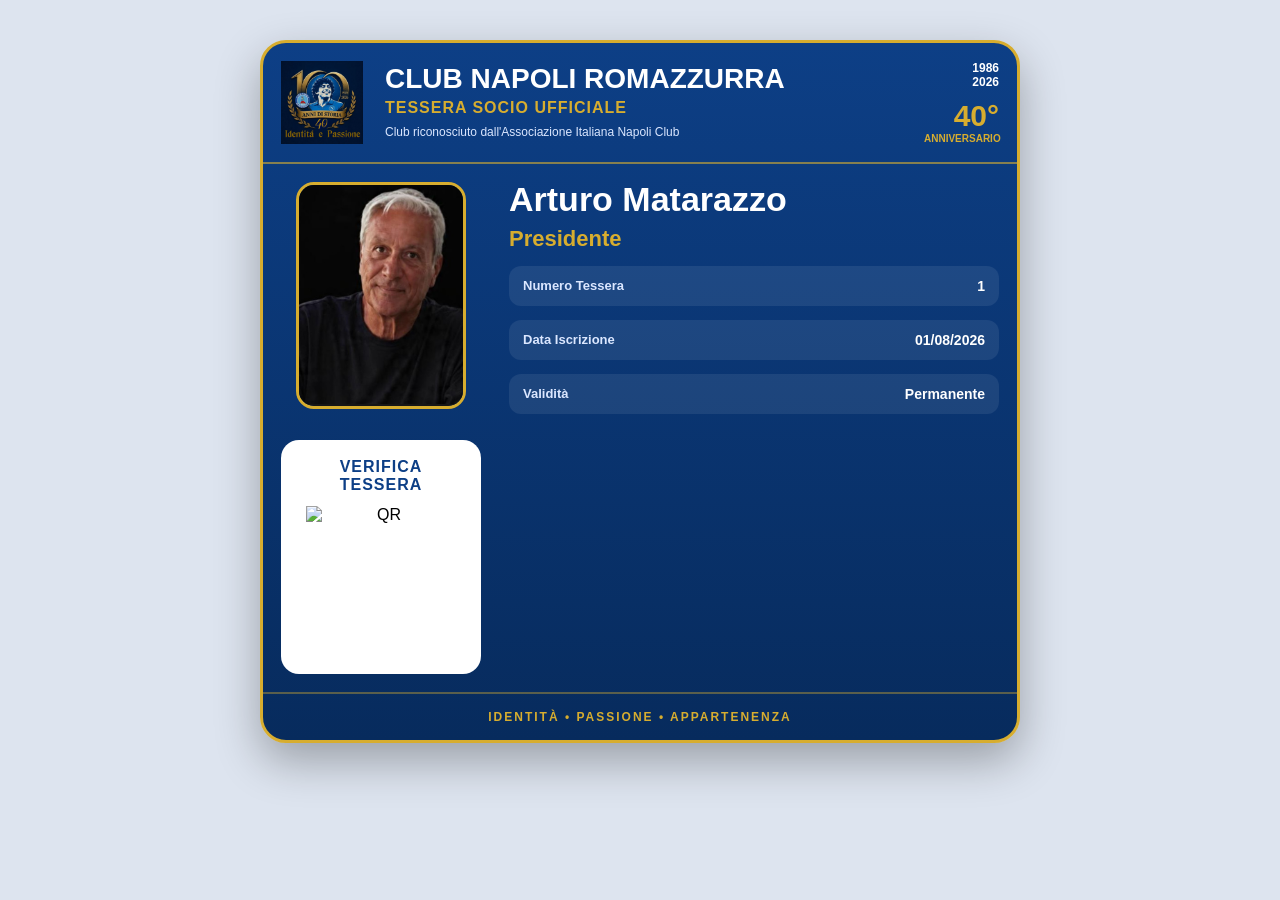
==== commit 2b578565: "Update tessera.html" ====
--- a/tessera.html
+++ b/tessera.html
@@ -138,7 +138,89 @@
     </footer>
 
 </div>
-
+<script>
+
+fetch("soci.json")
+
+.then(response => {
+
+    if(!response.ok){
+
+        throw new Error("Errore nel caricamento del file soci.json");
+
+    }
+
+    return response.json();
+
+})
+
+.then(soci => {
+
+    const params = new URLSearchParams(window.location.search);
+
+    const id = params.get("id") || "CNR-260001";
+
+    const socio = soci.find(s => s.id === id);
+
+    if(!socio){
+
+        document.body.innerHTML = `
+        <div style="padding:40px;font-family:Arial;text-align:center">
+            <h1>Tessera non trovata</h1>
+            <p>Il socio richiesto non esiste.</p>
+        </div>`;
+
+        return;
+
+    }
+
+    document.getElementById("nome").textContent =
+        socio.nome + " " + socio.cognome;
+
+    document.getElementById("qualifica").textContent =
+        socio.qualifica;
+
+    document.getElementById("numero").textContent =
+        socio.numero;
+
+    document.getElementById("iscrizione").textContent =
+        socio.iscrizione;
+
+    document.getElementById("validita").textContent =
+        socio.validita;
+
+    document.getElementById("foto").src =
+        socio.foto;
+
+    document.getElementById("foto").alt =
+        socio.nome + " " + socio.cognome;
+
+    const urlVerifica =
+        "https://giannicaggiano-dotcom.github.io/clubnapoliromazzurra/verifica.html?id="
+        + encodeURIComponent(id);
+
+    document.getElementById("qr").src =
+        "https://api.qrserver.com/v1/create-qr-code/?size=300x300&data="
+        + encodeURIComponent(urlVerifica);
+
+})
+
+.catch(error => {
+
+    console.error(error);
+
+    document.body.innerHTML = `
+    <div style="padding:40px;font-family:Arial;text-align:center">
+
+        <h1>Errore</h1>
+
+        <p>Impossibile caricare i dati del socio.</p>
+
+    </div>`;
+
+});
+
+</script>
 </body>
 
 </html>
--- a/card.css
+++ b/card.css
@@ -1,534 +1,383 @@
-/* ==========================================================
+/* =====================================================
    CLUB NAPOLI ROMAZZURRA
-   CARD.CSS 2.0
-   PARTE 1
-========================================================== */
+   CARD.CSS
+   BLOCCO 2
+===================================================== */
+
+:root{
+
+    --blue:#0d3f86;
+    --blue-dark:#072b5d;
+    --gold:#d7ad2f;
+    --white:#ffffff;
+    --text:#eef4ff;
+
+}
 
 *{
+
     margin:0;
     padding:0;
     box-sizing:border-box;
-}
-
-html,
+
+}
+
 body{
-    width:100%;
-    min-height:100%;
+
     font-family:Arial,Helvetica,sans-serif;
-    background:#e8edf4;
-    color:#14213d;
-}
-
-.page{
-    width:100%;
-    min-height:100vh;
+    background:#dde4ef;
     display:flex;
     justify-content:center;
-    align-items:flex-start;
-    padding:24px;
+    padding:18px;
+
 }
 
 .card{
-    width:980px;
+
+    width:100%;
+    max-width:420px;
+
     background:linear-gradient(
-        135deg,
-        #173f7d 0%,
-        #154b97 45%,
-        #1c4fa2 100%);
-    border:4px solid #d4af37;
-    border-radius:24px;
+        180deg,
+        var(--blue),
+        var(--blue-dark));
+
+    border:3px solid var(--gold);
+
+    border-radius:26px;
+
     overflow:hidden;
-    box-shadow:0 18px 45px rgba(0,0,0,.28);
-    position:relative;
-}
-
-.card::before{
-    content:"";
-    position:absolute;
-    inset:0;
-    pointer-events:none;
-    background:linear-gradient(
-        135deg,
-        rgba(255,255,255,.08),
-        rgba(255,255,255,0) 45%);
-}
-
-/* ==========================================================
-   HEADER
-========================================================== */
-
-.header{
+
+    box-shadow:0 18px 45px rgba(0,0,0,.30);
+
+}
+
+/* ================= HEADER ================= */
+
+.card-header{
 
     display:grid;
 
-    grid-template-columns:120px 1fr 120px;
+    grid-template-columns:90px 1fr 75px;
+
+    gap:14px;
 
     align-items:center;
 
-    gap:18px;
-
-    padding:22px 26px;
-
-    background:rgba(255,255,255,.05);
-
-    border-bottom:2px solid rgba(212,175,55,.45);
-
-}
-
-.header-left{
+    padding:18px;
+
+    border-bottom:2px solid rgba(215,173,47,.6);
+
+}
+
+.logo40{
+
+    width:82px;
+
+    display:block;
+
+}
+
+.title-area h1{
+
+    color:white;
+
+    font-size:18px;
+
+    line-height:1.05;
+
+    font-weight:700;
+
+}
+
+.title-area h2{
+
+    color:var(--gold);
+
+    margin-top:6px;
+
+    font-size:13px;
+
+    letter-spacing:1px;
+
+}
+
+.title-area p{
+
+    color:#dbe7ff;
+
+    margin-top:8px;
+
+    font-size:10px;
+
+    line-height:1.3;
+
+}
+
+.anniversary{
+
+    text-align:right;
+
+    color:white;
+
+}
+
+.anniversary span{
+
+    display:block;
+
+    font-size:12px;
+
+    font-weight:bold;
+
+}
+
+.anniversary strong{
+
+    display:block;
+
+    margin-top:10px;
+
+    color:var(--gold);
+
+    font-size:30px;
+
+}
+
+.anniversary small{
+
+    display:block;
+
+    color:var(--gold);
+
+    font-size:10px;
+
+    font-weight:bold;
+
+}
+
+/* ================= CORPO ================= */
+
+.member{
+
+    padding:18px;
+
+}
+
+.photo-box{
+
+    text-align:center;
+
+}
+
+.photo{
+
+    width:170px;
+
+    aspect-ratio:3/4;
+
+    object-fit:cover;
+
+    border-radius:18px;
+
+    border:3px solid var(--gold);
+
+}
+
+.info-box{
+
+    margin-top:18px;
+
+}
+
+.info-box h3{
+
+    color:white;
+
+    font-size:34px;
+
+    line-height:1.05;
+
+}
+
+.role{
+
+    color:var(--gold);
+
+    font-size:22px;
+
+    font-weight:bold;
+
+    margin-top:8px;
+}
+/* ================= DATI ================= */
+
+.row{
 
     display:flex;
 
-    justify-content:center;
+    justify-content:space-between;
 
     align-items:center;
 
-}
-
-.logo40{
-
-    width:82px;
-
-    height:auto;
-
-}
-
-.header-center{
+    gap:12px;
+
+    margin-top:14px;
+
+    padding:12px 14px;
+
+    background:rgba(255,255,255,.08);
+
+    border-radius:12px;
+
+}
+
+.row label{
+
+    color:#dbe7ff;
+
+    font-size:13px;
+
+    font-weight:600;
+
+}
+
+.row span{
+
+    color:white;
+
+    font-size:14px;
+
+    font-weight:700;
+
+    text-align:right;
+
+}
+
+/* ================= QR ================= */
+
+.qr-box{
+
+    margin-top:24px;
+
+    background:white;
+
+    border-radius:18px;
+
+    padding:18px;
 
     text-align:center;
 
-    color:#fff;
-
-}
-
-.header-center h1{
-
-    font-size:34px;
-
-    line-height:1.05;
+}
+
+.qr-title{
+
+    color:var(--blue);
+
+    font-size:16px;
+
+    font-weight:700;
+
+    letter-spacing:1px;
+
+    margin-bottom:12px;
+
+}
+
+.qr{
+
+    width:150px;
+
+    height:150px;
+
+    display:block;
+
+    margin:auto;
+
+}
+
+/* ================= FOOTER ================= */
+
+footer{
+
+    padding:16px;
+
+    text-align:center;
+
+    color:var(--gold);
+
+    font-size:12px;
+
+    font-weight:700;
 
     letter-spacing:2px;
 
-    font-weight:700;
-
-}
-
-.header-center h2{
-
-    margin-top:8px;
-
-    color:#d4af37;
-
-    font-size:18px;
-
-    letter-spacing:2px;
-
-}
-
-.subtitle{
-
-    margin-top:10px;
+    border-top:2px solid rgba(215,173,47,.40);
+
+}
+
+/* ================= DESKTOP ================= */
+
+@media(min-width:900px){
+
+body{
+
+    padding:40px;
+
+}
+
+.card{
+
+    max-width:760px;
+
+}
+
+.member{
+
+    display:grid;
+
+    grid-template-columns:200px 1fr;
+
+    column-gap:28px;
+
+    align-items:start;
+
+}
+
+.photo-box{
+
+    margin:0;
+
+}
+
+.info-box{
+
+    margin-top:0;
+
+}
+
+.qr-box{
+
+    margin-top:26px;
+
+}
+
+.title-area h1{
+
+    font-size:28px;
+
+}
+
+.title-area h2{
+
+    font-size:16px;
+
+}
+
+.title-area p{
 
     font-size:12px;
 
-    color:#dbe7ff;
-
-}
-
-.header-right{
-
-    display:flex;
-
-    flex-direction:column;
-
-    align-items:center;
-
-    justify-content:center;
-
-    color:#fff;
-
-}
-
-.anno{
-
-    font-size:15px;
-
-    font-weight:bold;
-
-    margin-bottom:8px;
-
-}
-
-.celebra{
-
-    color:#d4af37;
-
-    font-size:18px;
-
-    line-height:1.15;
-
-    font-weight:bold;
-
-}
-
-/* ==========================================================
-   CONTENUTO
-========================================================== */
-
-.content{
-
-    display:grid;
-
-    grid-template-columns:220px 1fr 210px;
-
-    gap:28px;
-
-    padding:28px;
-
-    align-items:start;
-
-}
-
-/* ==========================================================
-   FOTO SOCIO
-========================================================== */
-
-.photo-column{
-
-    display:flex;
-
-    justify-content:center;
-
-    align-items:flex-start;
-
-}
-
-.photo-frame{
-
-    width:190px;
-
-    height:235px;
-
-    background:#fff;
-
-    border:4px solid #d4af37;
-
-    border-radius:18px;
-
-    padding:8px;
-
-    box-shadow:0 8px 18px rgba(0,0,0,.25);
-
-}
-
-.foto{
-
-    width:100%;
-
-    height:100%;
-
-    object-fit:cover;
-
-    border-radius:12px;
-
-}
-
-/* ==========================================================
-   DATI SOCIO
-========================================================== */
-
-.info-column{
-
-    display:flex;
-
-    flex-direction:column;
-
-    justify-content:flex-start;
-
-}
-
-.member-name{
-
-    text-align:center;
-
-    margin-bottom:22px;
-
-}
-
-.member-name h3{
-
-    color:#fff;
-
-    font-size:34px;
-
-    font-weight:700;
-
-    letter-spacing:1px;
-
-}
-
-.qualifica{
-
-    margin-top:8px;
-
-    color:#d4af37;
-
-    font-size:18px;
-
-    font-weight:700;
-
-}
-
-.member-data{
-
-    background:#ffffff;
-
-    border-radius:18px;
-
-    padding:18px;
-
-    box-shadow:0 8px 20px rgba(0,0,0,.18);
-
-}
-
-.data-table{
-
-    width:100%;
-
-    border-collapse:collapse;
-
-}
-
-.data-table th{
-
-    width:42%;
-
-    text-align:left;
-
-    padding:14px 10px;
-
-    color:#154b97;
-
-    font-size:15px;
-
-    border-bottom:1px solid #d9e3ef;
-
-}
-
-.data-table td{
-
-    padding:14px 10px;
-
-    color:#222;
-
-    font-size:16px;
-
-    font-weight:700;
-
-    border-bottom:1px solid #d9e3ef;
-
-}
-
-.data-table tr:last-child th,
-.data-table tr:last-child td{
-
-    border-bottom:none;
-
-}
-
-/* ==========================================================
-   QR
-========================================================== */
-
-.right-column{
-
-    display:flex;
-
-    justify-content:center;
-
-}
-
-.qr-card{
-
-    width:180px;
-
-    background:#ffffff;
-
-    border-radius:18px;
-
-    padding:16px;
-
-    text-align:center;
-
-    box-shadow:0 8px 20px rgba(0,0,0,.20);
-
-}
-
-.qr-title{
-
-    color:#154b97;
-
-    font-size:18px;
-
-    font-weight:bold;
-
-    margin-bottom:14px;
-
-    line-height:1.2;
-
-}
-
-.qr-image{
-
-    width:145px;
-
-    height:145px;
-
-    display:block;
-
-    margin:auto;
-
-}
-/* ==========================================================
-   FOOTER
-========================================================== */
-
-.footer{
-
-    display:grid;
-
-    grid-template-columns:1fr auto 1fr;
-
-    align-items:center;
-
-    gap:18px;
-
-    padding:16px 24px;
-
-    background:rgba(0,0,0,.18);
-
-    border-top:2px solid rgba(212,175,55,.45);
-
-    color:#fff;
-
-    font-size:14px;
-
-}
-
-.footer-left{
-
-    text-align:left;
-
-    font-weight:600;
-
-}
-
-.footer-center{
-
-    text-align:center;
-
-    color:#d4af37;
-
-    font-weight:700;
-
-    letter-spacing:1px;
-
-}
-
-.footer-right{
-
-    text-align:right;
-
-    font-weight:600;
-
-}
-
-/* ==========================================================
-   TABLET
-========================================================== */
-
-@media (max-width:1100px){
-
-    .page{
-
-        padding:18px;
-
-        overflow-x:auto;
-
-    }
-
-    .card{
-
-        width:980px;
-
-        min-width:980px;
-
-    }
-
-}
-
-/* ==========================================================
-   SMARTPHONE
-========================================================== */
-
-@media (max-width:700px){
-
-    body{
-
-        background:#dfe6ef;
-
-    }
-
-    .page{
-
-        justify-content:flex-start;
-
-        align-items:flex-start;
-
-        overflow-x:auto;
-
-        padding:12px;
-
-    }
-
-    .card{
-
-        width:980px;
-
-        min-width:980px;
-
-    }
-
-}
-
-/* ==========================================================
-   STAMPA
-========================================================== */
-
-@media print{
-
-    body{
-
-        background:#fff;
-
-    }
-
-    .page{
-
-        padding:0;
-
-    }
-
-    .card{
-
-        width:100%;
-
-        min-width:0;
-
-        box-shadow:none;
-
-        border-width:2px;
-
-    }
-
-}
+}
+
+}
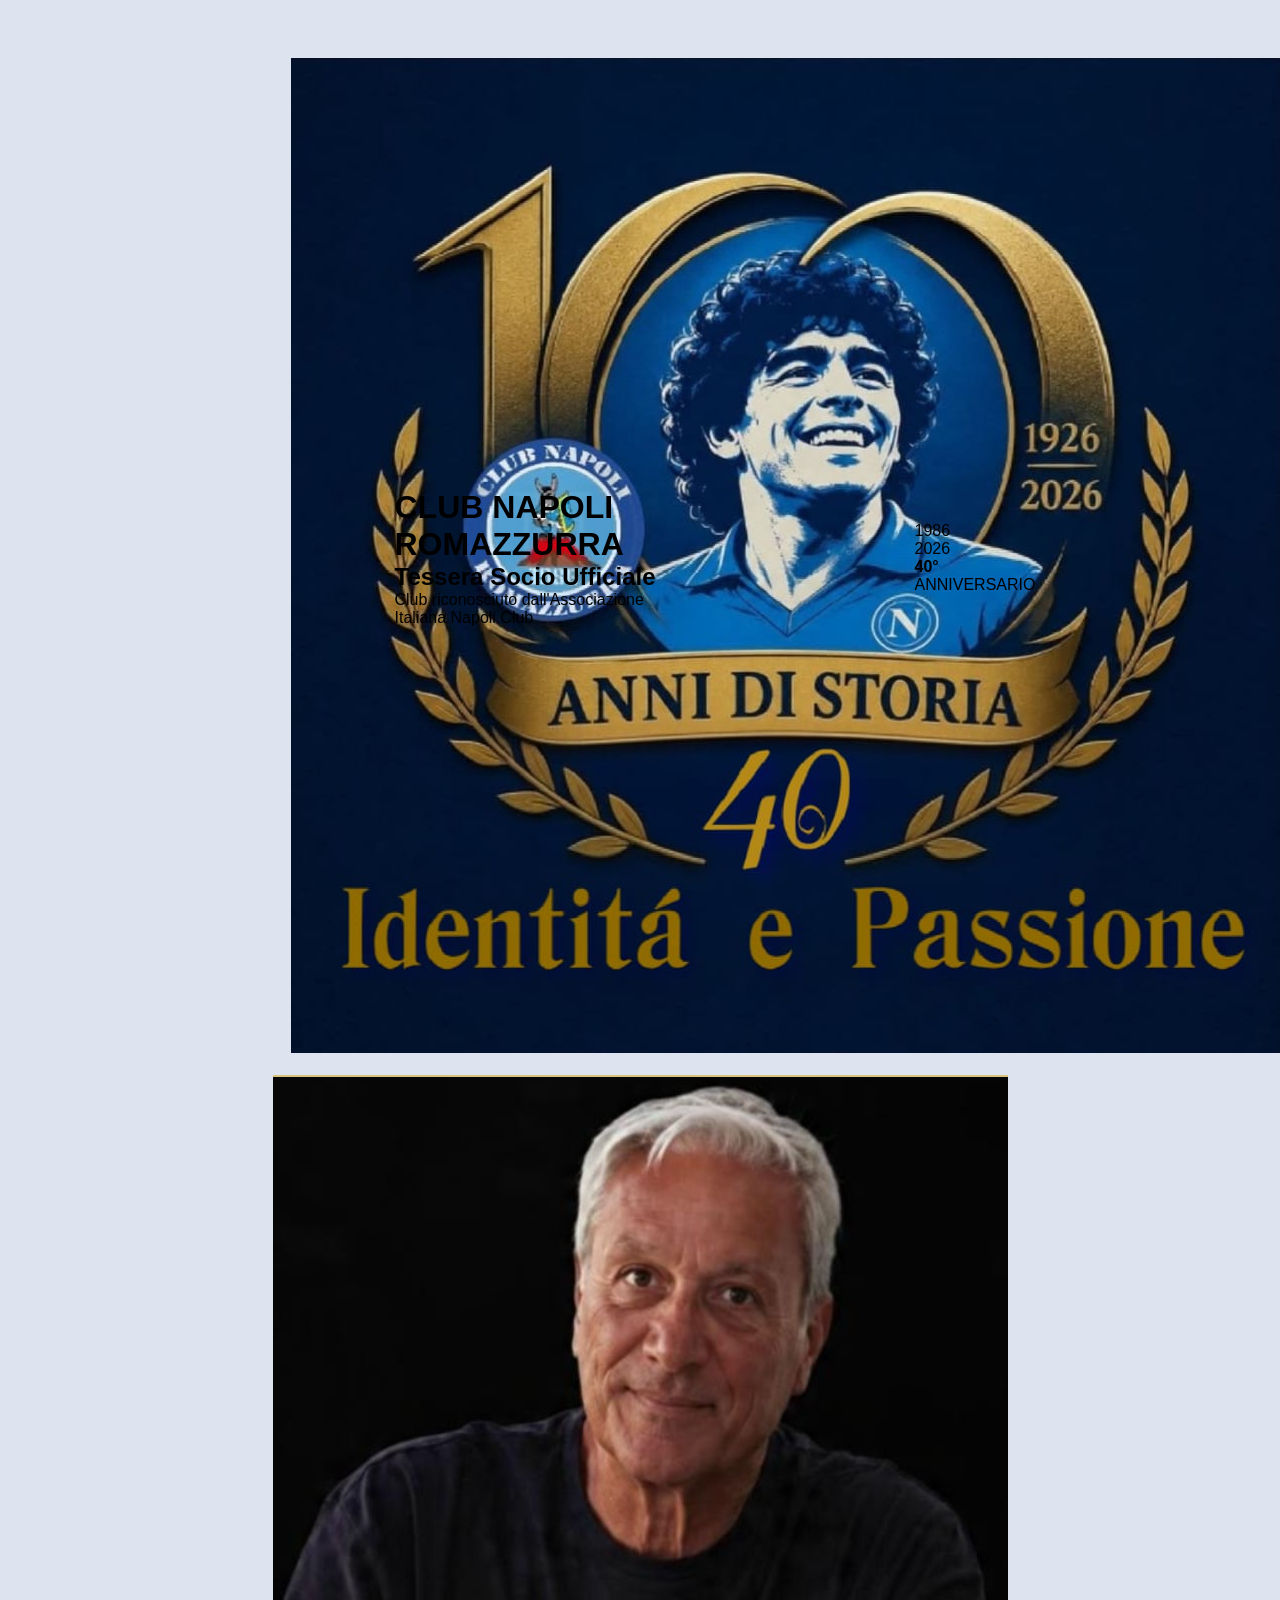
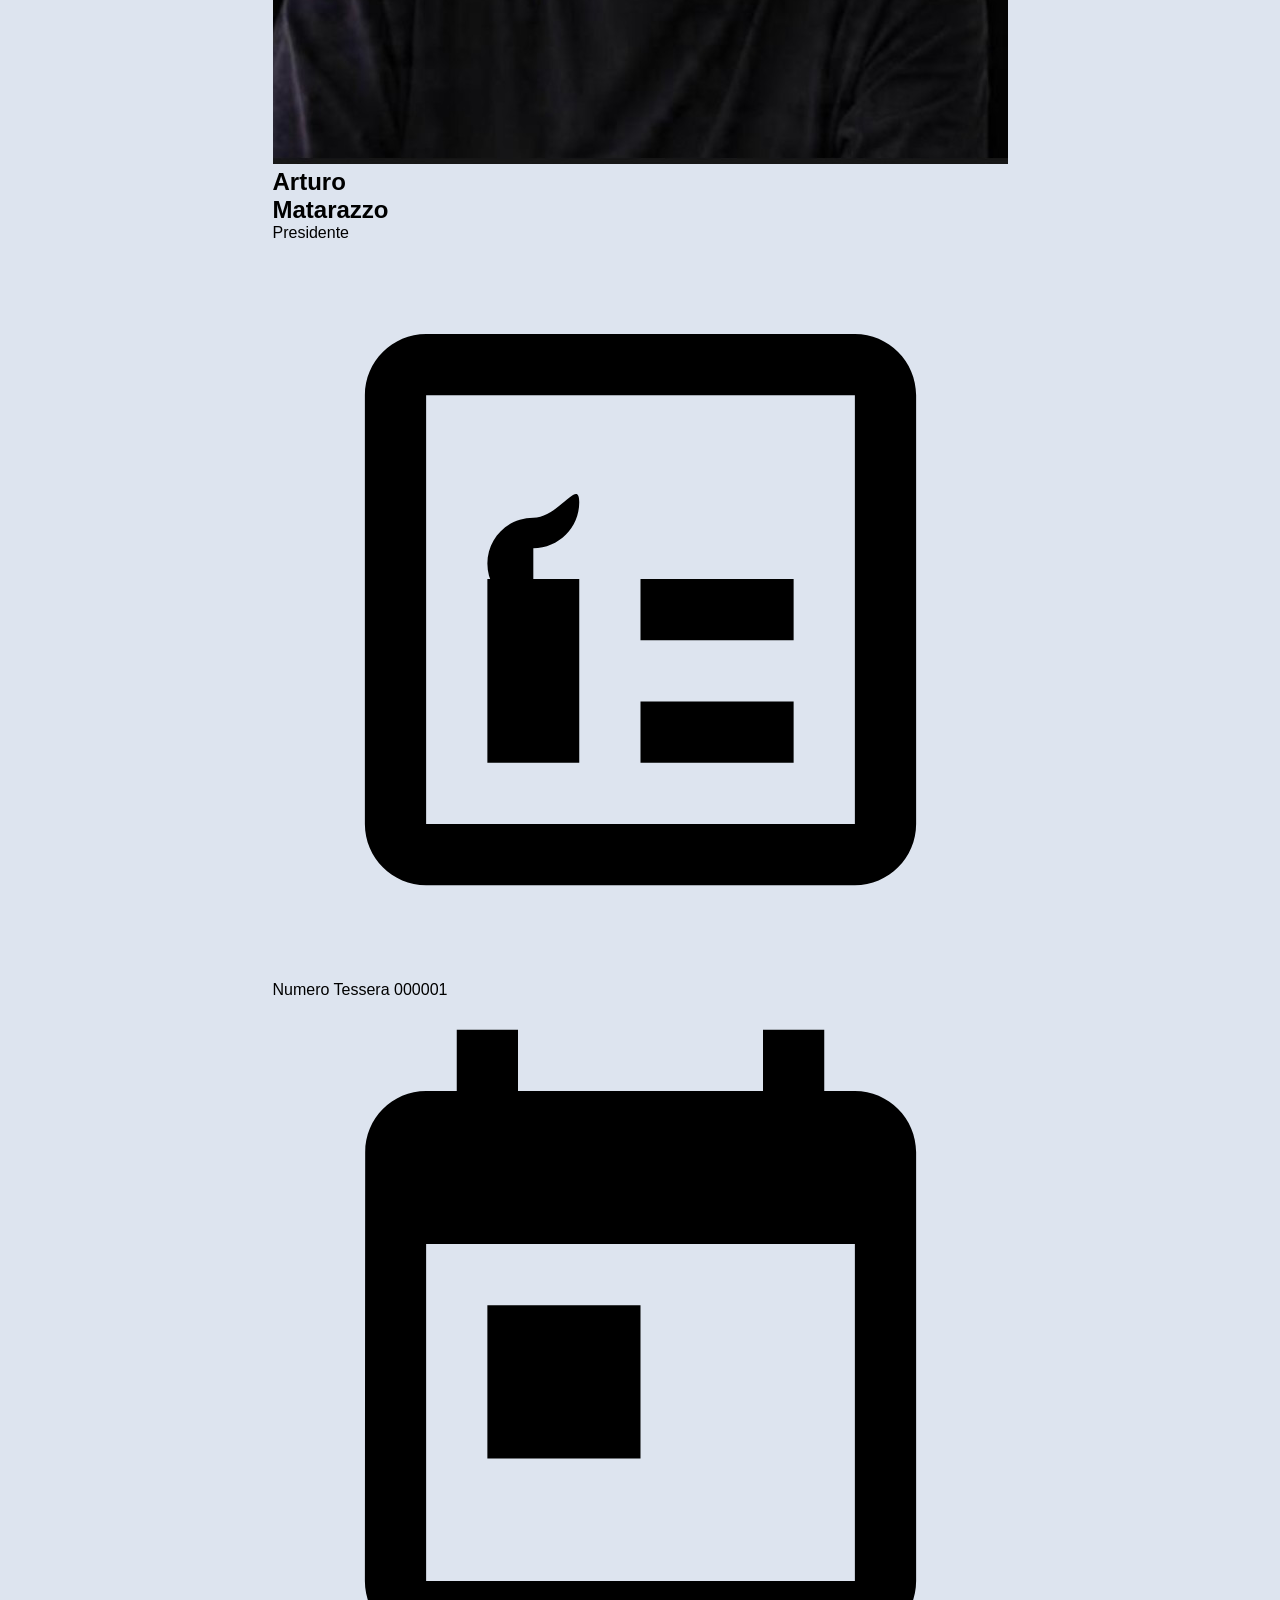
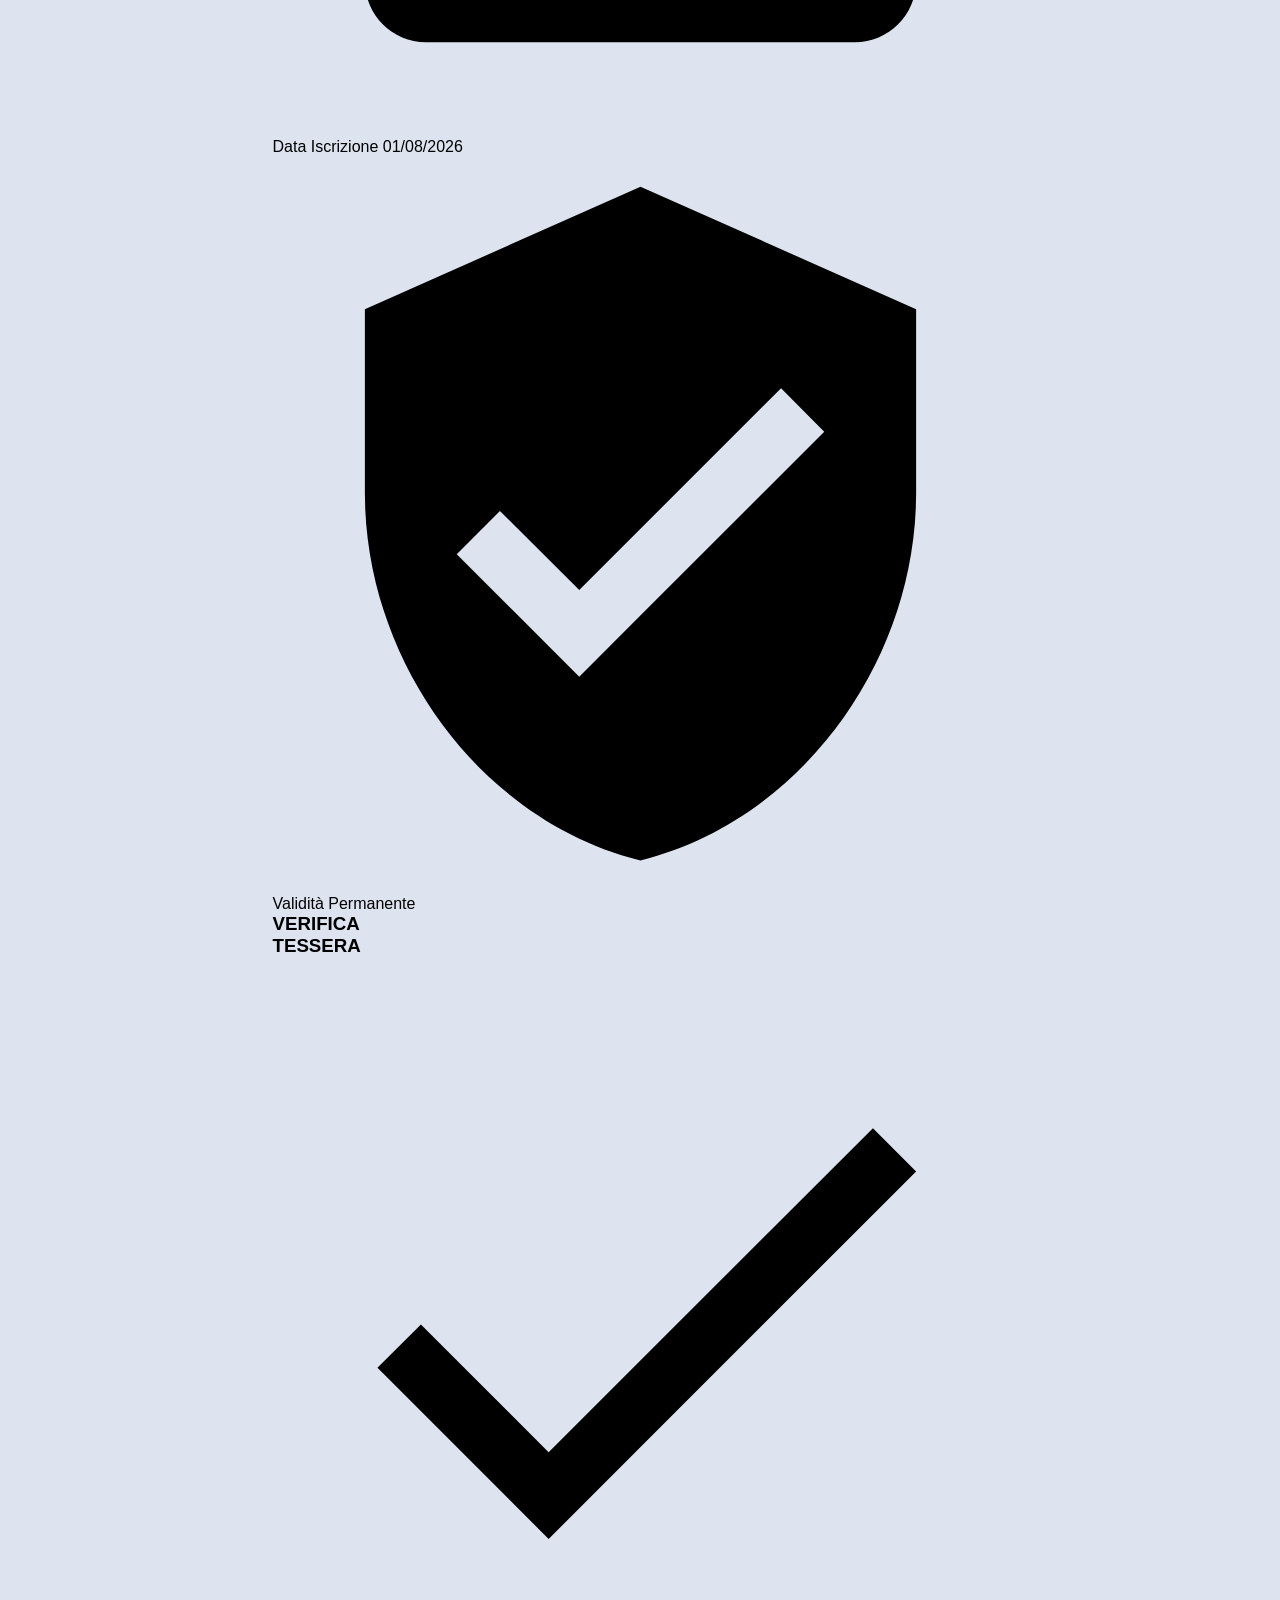
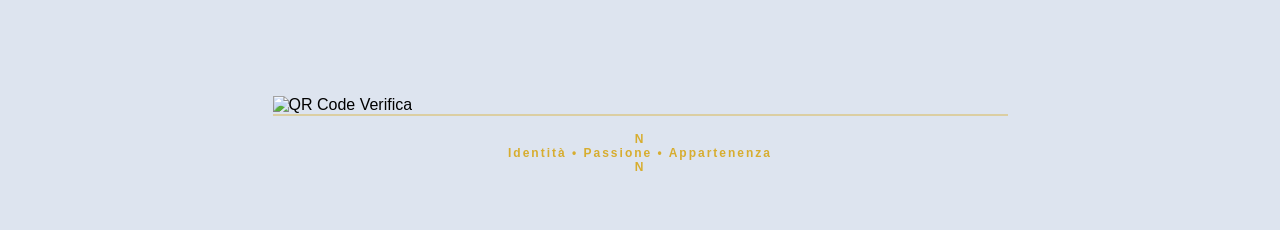
==== commit d475a7f8: "Update tessera.html" ====
--- a/tessera.html
+++ b/tessera.html
@@ -2,225 +2,162 @@
 <html lang="it">
 
 <head>
-
-<meta charset="UTF-8">
-<meta name="viewport" content="width=device-width, initial-scale=1">
-
-<title>Club Napoli Romazzurra</title>
-
-<link rel="stylesheet" href="card.css">
-
-<meta name="theme-color" content="#0b2d5c">
-
+    <meta charset="UTF-8">
+    <meta name="viewport" content="width=device-width, initial-scale=1.0, maximum-scale=1.0, user-scalable=no">
+    <title>Club Napoli Romazzurra - Tessera Ufficiale</title>
+    
+    <link rel="stylesheet" href="card.css">
+    <meta name="theme-color" content="#051329">
 </head>
 
 <body>
 
-<div class="card">
+    <div class="card-wrapper">
+        
+        <!-- HEADER -->
+        <header class="card-header">
+            <div class="header-left">
+                <img src="logo40.jpeg" class="logo-40" alt="40° Anniversario">
+            </div>
 
-    <!-- HEADER -->
+            <div class="header-center">
+                <h1>CLUB NAPOLI<br>ROMAZZURRA</h1>
+                <h2>Tessera Socio Ufficiale</h2>
+                <p>Club riconosciuto dall'Associazione<br>Italiana Napoli Club</p>
+            </div>
 
-    <header class="card-header">
+            <div class="header-right">
+                <div class="anniversary-years">1986<br>2026</div>
+                <div class="anniversary-divider"></div>
+                <div class="anniversary-badge">
+                    <strong>40°</strong>
+                    <span>ANNIVERSARIO</span>
+                </div>
+            </div>
+        </header>
 
-        <div class="logo-area">
+        <!-- CORPO CARD -->
+        <div id="cardContent">
+            <main class="card-body">
+                <!-- FOTO -->
+                <div class="photo-box">
+                    <img id="foto" src="" alt="Foto Socio">
+                </div>
 
-            <img src="logo40.jpeg"
-                 class="logo40"
-                 alt="40° anniversario">
+                <!-- DATI SOCIO -->
+                <div class="member-info">
+                    <h2 id="nome" class="member-name">---</h2>
+                    <div id="qualifica" class="member-role">---</div>
 
+                    <div class="data-list">
+                        <!-- NUMERO TESSERA -->
+                        <div class="data-row">
+                            <div class="icon-circle">
+                                <svg viewBox="0 0 24 24"><path d="M19 3H5c-1.1 0-2 .9-2 2v14c0 1.1.9 2 2 2h14c1.1 0 2-.9 2-2V5c0-1.1-.9-2-2-2zm0 16H5V5h14v14zm-7-2h5v-2h-5v2zm0-4h5v-2h-5v2zm-5 4h3v-6H7v6zm1.5-7c.83 0 1.5-.67 1.5-1.5S9.33 9 8.5 9 7 9.67 7 10.5 7.67 12 8.5 12z"/></svg>
+                            </div>
+                            <div class="data-text">
+                                <span class="data-label">Numero Tessera</span>
+                                <span id="numero" class="data-value">---</span>
+                            </div>
+                        </div>
+
+                        <!-- DATA ISCRIZIONE -->
+                        <div class="data-row">
+                            <div class="icon-circle">
+                                <svg viewBox="0 0 24 24"><path d="M19 3h-1V1h-2v2H8V1H6v2H5c-1.11 0-1.99.9-1.99 2L3 19c0 1.1.89 2 2 2h14c1.1 0 2-.9 2-2V5c0-1.1-.9-2-2-2zm0 16H5V8h14v11zM7 10h5v5H7z"/></svg>
+                            </div>
+                            <div class="data-text">
+                                <span class="data-label">Data Iscrizione</span>
+                                <span id="iscrizione" class="data-value">---</span>
+                            </div>
+                        </div>
+
+                        <!-- VALIDITÀ -->
+                        <div class="data-row">
+                            <div class="icon-circle">
+                                <svg viewBox="0 0 24 24"><path d="M12 1L3 5v6c0 5.55 3.84 10.74 9 12 5.16-1.26 9-6.45 9-12V5l-9-4zm-2 16l-4-4 1.41-1.41L10 14.17l6.59-6.59L18 9l-8 8z"/></svg>
+                            </div>
+                            <div class="data-text">
+                                <span class="data-label">Validità</span>
+                                <span id="validita" class="data-value">---</span>
+                            </div>
+                        </div>
+                    </div>
+                </div>
+            </main>
+
+            <!-- SEZIONE QR CODE -->
+            <section class="qr-section">
+                <div class="qr-label-area">
+                    <h3>VERIFICA<br>TESSERA</h3>
+                    <div class="qr-badge-icon">
+                        <svg viewBox="0 0 24 24"><path d="M9 16.17L4.83 12l-1.42 1.41L9 19 21 7l-1.41-1.41z"/></svg>
+                    </div>
+                </div>
+                <div class="qr-image-area">
+                    <img id="qr" src="" alt="QR Code Verifica">
+                </div>
+            </section>
         </div>
 
-        <div class="title-area">
+        <!-- FOOTER -->
+        <footer class="card-footer">
+            <div class="footer-logo">N</div>
+            <div class="footer-text">Identità • Passione • Appartenenza</div>
+            <div class="footer-logo">N</div>
+        </footer>
 
-            <h1>CLUB NAPOLI ROMAZZURRA</h1>
+    </div>
 
-            <h2>TESSERA SOCIO UFFICIALE</h2>
+    <!-- LOGICA JS -->
+    <script>
+        document.addEventListener("DOMContentLoaded", () => {
+            fetch("soci.json")
+                .then(response => {
+                    if (!response.ok) {
+                        throw new Error("Errore nel caricamento del file soci.json");
+                    }
+                    return response.json();
+                })
+                .then(soci => {
+                    const params = new URLSearchParams(window.location.search);
+                    const id = params.get("id") || "CNR-260001";
+                    const socio = soci.find(s => s.id === id);
 
-            <p>
-                Club riconosciuto dall'Associazione Italiana Napoli Club
-            </p>
+                    if (!socio) {
+                        showError("Tessera non trovata", "Il socio richiesto non esiste o il codice non è valido.");
+                        return;
+                    }
 
-        </div>
+                    // Compilazione dati
+                    document.getElementById("nome").innerHTML = `${socio.nome}<br>${socio.cognome}`;
+                    document.getElementById("qualifica").textContent = socio.qualifica || "Socio";
+                    document.getElementById("numero").textContent = String(socio.numero).padStart(6, '0');
+                    document.getElementById("iscrizione").textContent = socio.iscrizione;
+                    document.getElementById("validita").textContent = socio.validita;
+                    
+                    document.getElementById("foto").src = socio.foto;
+                    document.getElementById("foto").alt = `${socio.nome} ${socio.cognome}`;
 
-        <div class="anniversary">
+                    // QR Code verso verifica.html
+                    const urlVerifica = `https://giannicaggiano-dotcom.github.io/clubnapoliromazzurra/verifica.html?id=${encodeURIComponent(id)}`;
+                    document.getElementById("qr").src = `https://api.qrserver.com/v1/create-qr-code/?size=200x200&data=${encodeURIComponent(urlVerifica)}`;
+                })
+                .catch(error => {
+                    console.error(error);
+                    showError("Errore di Sistema", "Impossibile caricare i dati del socio.");
+                });
 
-            <span>1986</span>
-
-            <span>2026</span>
-
-            <strong>40°</strong>
-
-            <small>ANNIVERSARIO</small>
-
-        </div>
-
-    </header>
-
-    <!-- CONTENUTO -->
-
-    <main class="member">
-
-        <!-- FOTO -->
-
-        <section class="photo-box">
-
-            <img
-                id="foto"
-                class="photo"
-                src=""
-                alt="Socio">
-
-        </section>
-
-        <!-- DATI -->
-
-        <section class="info-box">
-
-            <h3 id="nome"></h3>
-
-            <div
-                id="qualifica"
-                class="role">
-            </div>
-
-            <div class="row">
-
-                <label>Numero Tessera</label>
-
-                <span id="numero"></span>
-
-            </div>
-
-            <div class="row">
-
-                <label>Data Iscrizione</label>
-
-                <span id="iscrizione"></span>
-
-            </div>
-
-            <div class="row">
-
-                <label>Validità</label>
-
-                <span id="validita"></span>
-
-            </div>
-
-        </section>
-
-        <!-- QR -->
-
-        <section class="qr-box">
-
-            <div class="qr-title">
-
-                VERIFICA<br>TESSERA
-
-            </div>
-
-            <img
-                id="qr"
-                class="qr"
-                src=""
-                alt="QR">
-
-        </section>
-
-    </main>
-
-    <!-- FOOTER -->
-
-    <footer>
-
-        IDENTITÀ • PASSIONE • APPARTENENZA
-
-    </footer>
-
-</div>
-<script>
-
-fetch("soci.json")
-
-.then(response => {
-
-    if(!response.ok){
-
-        throw new Error("Errore nel caricamento del file soci.json");
-
-    }
-
-    return response.json();
-
-})
-
-.then(soci => {
-
-    const params = new URLSearchParams(window.location.search);
-
-    const id = params.get("id") || "CNR-260001";
-
-    const socio = soci.find(s => s.id === id);
-
-    if(!socio){
-
-        document.body.innerHTML = `
-        <div style="padding:40px;font-family:Arial;text-align:center">
-            <h1>Tessera non trovata</h1>
-            <p>Il socio richiesto non esiste.</p>
-        </div>`;
-
-        return;
-
-    }
-
-    document.getElementById("nome").textContent =
-        socio.nome + " " + socio.cognome;
-
-    document.getElementById("qualifica").textContent =
-        socio.qualifica;
-
-    document.getElementById("numero").textContent =
-        socio.numero;
-
-    document.getElementById("iscrizione").textContent =
-        socio.iscrizione;
-
-    document.getElementById("validita").textContent =
-        socio.validita;
-
-    document.getElementById("foto").src =
-        socio.foto;
-
-    document.getElementById("foto").alt =
-        socio.nome + " " + socio.cognome;
-
-    const urlVerifica =
-        "https://giannicaggiano-dotcom.github.io/clubnapoliromazzurra/verifica.html?id="
-        + encodeURIComponent(id);
-
-    document.getElementById("qr").src =
-        "https://api.qrserver.com/v1/create-qr-code/?size=300x300&data="
-        + encodeURIComponent(urlVerifica);
-
-})
-
-.catch(error => {
-
-    console.error(error);
-
-    document.body.innerHTML = `
-    <div style="padding:40px;font-family:Arial;text-align:center">
-
-        <h1>Errore</h1>
-
-        <p>Impossibile caricare i dati del socio.</p>
-
-    </div>`;
-
-});
-
-</script>
+            function showError(title, message) {
+                document.getElementById("cardContent").innerHTML = `
+                    <div class="error-box">
+                        <h2>${title}</h2>
+                        <p>${message}</p>
+                    </div>
+                `;
+            }
+        });
+    </script>
 </body>
 
 </html>
